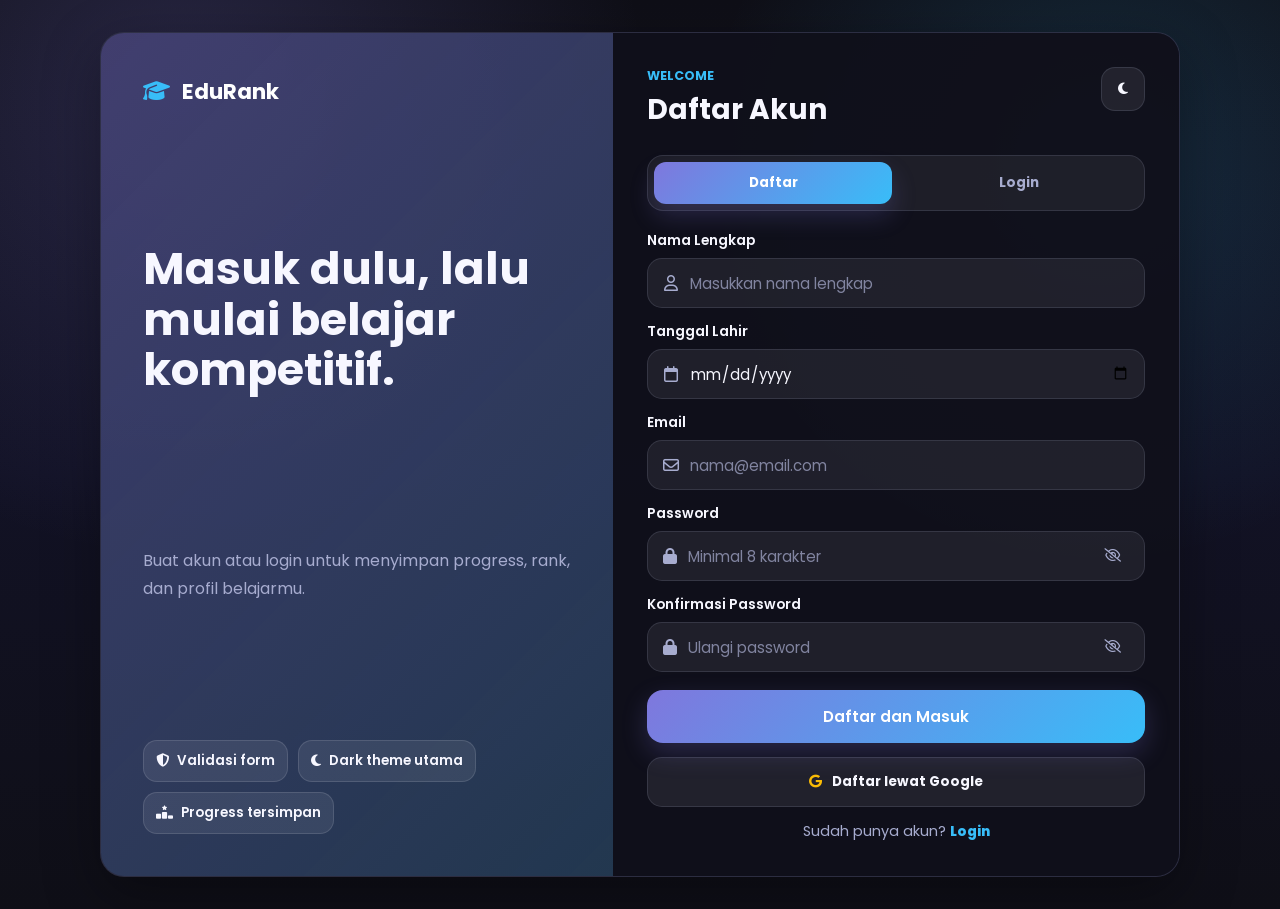
==== index.html @ 98c710bc "first commit" ====
<!DOCTYPE html>
<html lang="id">
<head>
  <meta charset="UTF-8" />
  <meta name="viewport" content="width=device-width, initial-scale=1.0" />

  <title>EduRank - Competitive Learning Platform</title>

  <link rel="stylesheet" href="style.css" />

  <!-- GOOGLE FONT -->
  <link
    href="https://fonts.googleapis.com/css2?family=Poppins:wght@300;400;500;600;700&display=swap"
    rel="stylesheet"
  />

  <!-- FONT AWESOME -->
  <link
    rel="stylesheet"
    href="https://cdnjs.cloudflare.com/ajax/libs/font-awesome/6.5.1/css/all.min.css"
  />
</head>

<body class="dark auth-locked">

  <!-- ========================= -->
  <!-- AUTH GATE -->
  <!-- ========================= -->

  <section class="auth-gate" id="authGate" aria-label="Login dan daftar EduRank">
    <div class="auth-shell">
      <div class="auth-brand-panel">
        <div class="auth-brand">
          <i class="fa-solid fa-graduation-cap"></i>
          <span>EduRank</span>
        </div>
        <h1>Masuk dulu, lalu mulai belajar kompetitif.</h1>
        <p>
          Buat akun atau login untuk menyimpan progress, rank, dan profil belajarmu.
        </p>
        <div class="auth-highlights">
          <span><i class="fa-solid fa-shield-halved"></i> Validasi form</span>
          <span><i class="fa-solid fa-moon"></i> Dark theme utama</span>
          <span><i class="fa-solid fa-ranking-star"></i> Progress tersimpan</span>
        </div>
      </div>

      <div class="auth-panel">
        <div class="auth-topbar">
          <div>
            <span class="auth-eyebrow">Welcome</span>
            <h2 id="authTitle">Daftar Akun</h2>
          </div>
          <button class="auth-theme-btn" type="button" onclick="toggleDarkMode()" aria-label="Ganti tema">
            <i class="fa-solid fa-moon" id="authThemeIcon"></i>
          </button>
        </div>

        <div class="auth-tabs" role="tablist" aria-label="Pilih daftar atau login">
          <button class="auth-tab active" id="registerTab" type="button" data-auth-tab="register">Daftar</button>
          <button class="auth-tab" id="loginTab" type="button" data-auth-tab="login">Login</button>
        </div>

        <form class="auth-form" id="registerForm" novalidate>
          <label class="auth-field">
            <span>Nama Lengkap</span>
            <div class="auth-input-wrap">
              <i class="fa-regular fa-user"></i>
              <input type="text" id="authFullName" autocomplete="name" placeholder="Masukkan nama lengkap" />
            </div>
            <small class="auth-warning" id="authFullNameWarning"></small>
          </label>

          <label class="auth-field">
            <span>Tanggal Lahir</span>
            <div class="auth-input-wrap">
              <i class="fa-regular fa-calendar"></i>
              <input type="date" id="authBirthDate" autocomplete="bday" />
            </div>
            <small class="auth-warning" id="authBirthDateWarning"></small>
          </label>

          <label class="auth-field">
            <span>Email</span>
            <div class="auth-input-wrap">
              <i class="fa-regular fa-envelope"></i>
              <input type="email" id="authRegisterEmail" autocomplete="email" placeholder="nama@email.com" />
            </div>
            <small class="auth-warning" id="authRegisterEmailWarning"></small>
          </label>

          <label class="auth-field">
            <span>Password</span>
            <div class="auth-input-wrap">
              <i class="fa-solid fa-lock"></i>
              <input type="password" id="authRegisterPassword" autocomplete="new-password" placeholder="Minimal 8 karakter" />
              <button class="auth-eye-btn" type="button" data-password-toggle="authRegisterPassword" aria-label="Tampilkan password">
                <i class="fa-regular fa-eye-slash"></i>
              </button>
            </div>
            <small class="auth-warning" id="authRegisterPasswordWarning"></small>
          </label>

          <label class="auth-field">
            <span>Konfirmasi Password</span>
            <div class="auth-input-wrap">
              <i class="fa-solid fa-lock"></i>
              <input type="password" id="authRegisterConfirm" autocomplete="new-password" placeholder="Ulangi password" />
              <button class="auth-eye-btn" type="button" data-password-toggle="authRegisterConfirm" aria-label="Tampilkan konfirmasi password">
                <i class="fa-regular fa-eye-slash"></i>
              </button>
            </div>
            <small class="auth-warning" id="authRegisterConfirmWarning"></small>
          </label>

          <button class="primary-btn auth-submit" type="submit">Daftar dan Masuk</button>
          <button class="auth-google-btn" type="button" data-google-auth>
            <i class="fa-brands fa-google"></i>
            Daftar lewat Google
          </button>
          <p class="auth-switch-text">Sudah punya akun? <button type="button" data-auth-switch="login">Login</button></p>
        </form>

        <form class="auth-form hidden" id="loginForm" novalidate>
          <label class="auth-field">
            <span>Email</span>
            <div class="auth-input-wrap">
              <i class="fa-regular fa-envelope"></i>
              <input type="email" id="authLoginEmail" autocomplete="email" placeholder="nama@email.com" />
            </div>
            <small class="auth-warning" id="authLoginEmailWarning"></small>
          </label>

          <label class="auth-field">
            <span>Password</span>
            <div class="auth-input-wrap">
              <i class="fa-solid fa-lock"></i>
              <input type="password" id="authLoginPassword" autocomplete="current-password" placeholder="Masukkan password" />
              <button class="auth-eye-btn" type="button" data-password-toggle="authLoginPassword" aria-label="Tampilkan password login">
                <i class="fa-regular fa-eye-slash"></i>
              </button>
            </div>
            <small class="auth-warning" id="authLoginPasswordWarning"></small>
          </label>

          <label class="auth-field">
            <span>Konfirmasi Password</span>
            <div class="auth-input-wrap">
              <i class="fa-solid fa-lock"></i>
              <input type="password" id="authLoginConfirm" autocomplete="current-password" placeholder="Ulangi password" />
              <button class="auth-eye-btn" type="button" data-password-toggle="authLoginConfirm" aria-label="Tampilkan konfirmasi password login">
                <i class="fa-regular fa-eye-slash"></i>
              </button>
            </div>
            <small class="auth-warning" id="authLoginConfirmWarning"></small>
          </label>

          <button class="primary-btn auth-submit" type="submit">Login</button>
          <button class="auth-google-btn" type="button" data-google-auth>
            <i class="fa-brands fa-google"></i>
            Login lewat Google
          </button>
          <p class="auth-switch-text">Belum punya akun? <button type="button" data-auth-switch="register">Daftar</button></p>
        </form>
      </div>
    </div>
  </section>

  <!-- ========================= -->
  <!-- LEARNING STYLE QUIZ -->
  <!-- ========================= -->

  <section class="learning-quiz hidden" id="learningQuiz" aria-label="Tes gaya belajar VAK">
    <div class="quiz-shell">
      <div class="quiz-header">
        <div class="quiz-brand">
          <i class="fa-solid fa-brain"></i>
          <span>Tes Gaya Belajar</span>
        </div>
        <button class="auth-theme-btn" type="button" onclick="toggleDarkMode()" aria-label="Ganti tema">
          <i class="fa-solid fa-moon" id="quizThemeIcon"></i>
        </button>
      </div>

      <div class="quiz-hero">
        <span class="auth-eyebrow">Visual - Auditori - Kinestetik</span>
        <h1>Temukan cara belajar yang paling cocok untukmu.</h1>
        <p>
          Pilih jawaban yang paling menggambarkan kebiasaanmu. Hasilnya akan disimpan ke profil belajar EduRank.
        </p>
      </div>

      <form class="vak-form" id="vakForm" novalidate>
        <div class="vak-question" data-question="q1">
          <div class="vak-question-title">
            <span>1</span>
            <h2>Saat mempelajari cara baru, Anda lebih suka...</h2>
          </div>
          <div class="vak-options">
            <label class="vak-option visual">
              <input type="radio" name="q1" value="visual" />
              <i class="fa-regular fa-image"></i>
              <span>Membaca instruksi atau melihat diagram</span>
            </label>
            <label class="vak-option auditory">
              <input type="radio" name="q1" value="auditory" />
              <i class="fa-solid fa-headphones-simple"></i>
              <span>Mendengarkan penjelasan orang lain</span>
            </label>
            <label class="vak-option kinesthetic">
              <input type="radio" name="q1" value="kinesthetic" />
              <i class="fa-solid fa-hand-pointer"></i>
              <span>Langsung mencoba atau mempraktikkannya</span>
            </label>
          </div>
        </div>

        <div class="vak-question" data-question="q2">
          <div class="vak-question-title">
            <span>2</span>
            <h2>Saat berkonsentrasi atau belajar, Anda biasanya...</h2>
          </div>
          <div class="vak-options">
            <label class="vak-option visual">
              <input type="radio" name="q2" value="visual" />
              <i class="fa-solid fa-book-open-reader"></i>
              <span>Suka suasana tenang dan fokus pada bacaan atau gambar</span>
            </label>
            <label class="vak-option auditory">
              <input type="radio" name="q2" value="auditory" />
              <i class="fa-solid fa-volume-high"></i>
              <span>Suka mendengarkan musik atau membaca keras-keras</span>
            </label>
            <label class="vak-option kinesthetic">
              <input type="radio" name="q2" value="kinesthetic" />
              <i class="fa-solid fa-pen-nib"></i>
              <span>Suka mencoret-coret, bergerak, atau berjalan-jalan</span>
            </label>
          </div>
        </div>

        <div class="vak-question" data-question="q3">
          <div class="vak-question-title">
            <span>3</span>
            <h2>Apa yang paling Anda ingat dari seseorang?</h2>
          </div>
          <div class="vak-options">
            <label class="vak-option visual">
              <input type="radio" name="q3" value="visual" />
              <i class="fa-regular fa-face-smile"></i>
              <span>Wajah atau gaya pakaiannya</span>
            </label>
            <label class="vak-option auditory">
              <input type="radio" name="q3" value="auditory" />
              <i class="fa-solid fa-microphone-lines"></i>
              <span>Nama, suara, atau cara bicaranya</span>
            </label>
            <label class="vak-option kinesthetic">
              <input type="radio" name="q3" value="kinesthetic" />
              <i class="fa-solid fa-heart"></i>
              <span>Perasaan atau kesan saat bersamanya</span>
            </label>
          </div>
        </div>

        <div class="vak-question" data-question="q4">
          <div class="vak-question-title">
            <span>4</span>
            <h2>Saat bingung, apa yang paling membantu?</h2>
          </div>
          <div class="vak-options">
            <label class="vak-option visual">
              <input type="radio" name="q4" value="visual" />
              <i class="fa-solid fa-diagram-project"></i>
              <span>Membuat peta konsep atau coretan visual</span>
            </label>
            <label class="vak-option auditory">
              <input type="radio" name="q4" value="auditory" />
              <i class="fa-regular fa-comments"></i>
              <span>Membicarakan masalah tersebut dengan teman</span>
            </label>
            <label class="vak-option kinesthetic">
              <input type="radio" name="q4" value="kinesthetic" />
              <i class="fa-solid fa-person-running"></i>
              <span>Menggerakkan tubuh atau mencoba langsung</span>
            </label>
          </div>
        </div>

        <div class="vak-question" data-question="q5">
          <div class="vak-question-title">
            <span>5</span>
            <h2>Ketika pergi ke tempat baru, Anda lebih suka...</h2>
          </div>
          <div class="vak-options">
            <label class="vak-option visual">
              <input type="radio" name="q5" value="visual" />
              <i class="fa-regular fa-map"></i>
              <span>Melihat peta</span>
            </label>
            <label class="vak-option auditory">
              <input type="radio" name="q5" value="auditory" />
              <i class="fa-solid fa-user-group"></i>
              <span>Bertanya arah pada orang</span>
            </label>
            <label class="vak-option kinesthetic">
              <input type="radio" name="q5" value="kinesthetic" />
              <i class="fa-solid fa-shoe-prints"></i>
              <span>Langsung berjalan dan merasakannya</span>
            </label>
          </div>
        </div>

        <div class="vak-result hidden" id="vakResult"></div>

        <div class="vak-actions">
          <button class="secondary-btn" type="button" id="vakResetBtn">Reset Jawaban</button>
          <button class="primary-btn" type="submit" id="vakSubmitBtn">Lihat Hasil</button>
          <button class="primary-btn hidden" type="button" id="vakContinueBtn">Lanjut ke Web</button>
        </div>
      </form>
    </div>
  </section>

  <!-- ========================= -->
  <!-- NAVBAR -->
  <!-- ========================= -->

  <header class="header">

    <nav class="navbar container">

      <!-- LOGO -->
      <div class="nav-logo">
        <i class="fa-solid fa-graduation-cap"></i>
        <span>EduRank</span>
      </div>

      <!-- MENU -->
      <div class="nav-menu" id="navMenu">

        <a href="#home" class="nav-link active-link">
          Home
        </a>

        <a href="#materi" class="nav-link">
          Materi
        </a>

        <a href="#ranked" class="nav-link">
          Ranked
        </a>

        <a href="leaderboard.html" class="nav-link">
          Leaderboard
        </a>

        <a href="feedback.html" class="nav-link">
          Feedback
        </a>

      </div>

      <!-- ACTION -->
      <div class="nav-actions">

        <!-- SEARCH -->
        <div class="nav-search dropdown-container">

          <i class="fa-solid fa-magnifying-glass"></i>

          <input
            type="text"
            placeholder="Cari materi..."
            id="searchInput"
          />
          
          <div class="dropdown-menu" id="searchDropdown">
            <a href="#" class="dropdown-item">Materi Matematika SMA</a>
            <a href="#" class="dropdown-item">Materi Fisika Kelas 10</a>
            <a href="#" class="dropdown-item">Latihan Soal UTBK</a>
          </div>

        </div>

        <!-- DARK MODE TOGGLE -->
        <button class="nav-icon-btn" id="darkModeBtn" onclick="toggleDarkMode()">
          <i class="fa-solid fa-moon" id="darkModeIcon"></i>
        </button>

        <!-- NOTIFICATION -->
        <div class="dropdown-container">
          <button class="nav-icon-btn" onclick="toggleDropdown('notifDropdown')">

            <i class="fa-solid fa-bell"></i>

            <span class="notif-dot"></span>

          </button>
          
          <div class="dropdown-menu" id="notifDropdown" style="right: 0; min-width: 250px;">
            <div class="dropdown-item"><strong>Admin</strong><br/>Selamat datang di EduRank!</div>
            <div class="dropdown-item"><strong>Sistem</strong><br/>Ada event ranked baru besok.</div>
          </div>
        </div>

        <!-- PROFILE -->
        <a href="profile.html" class="profile-btn" style="display:block;">

          <img
            src="https://i.pravatar.cc/100?img=12"
            alt="Profile"
            id="navProfileImg"
          />

        </a>

        <!-- HAMBURGER -->
        <button class="nav-icon-btn hamburger-btn" id="hamburgerBtn" onclick="toggleMobileMenu()">
          <i class="fa-solid fa-bars"></i>
        </button>

      </div>

    </nav>

  </header>

  <!-- ========================= -->
  <!-- MAIN -->
  <!-- ========================= -->

  <main>

    <!-- ========================= -->
    <!-- HERO -->
    <!-- ========================= -->

    <section class="hero" id="home">
      <div class="hero-bg-pattern"></div>

      <div class="container hero-container">

        <!-- LEFT -->
        <div class="hero-left">

          <div class="hero-badge">
            #1 Competitive Learning Platform
          </div>

          <h1>
            Belajar Jadi Lebih Seru
            Dengan Sistem Ranked
          </h1>

          <p>
            Tingkatkan kemampuan Matematika,
            Fisika, Bahasa Inggris, dan Informatika
            melalui battle realtime dan latihan interaktif.
          </p>

          <div class="hero-buttons">

            <button class="primary-btn" onclick="openGameModal('ranked')">
              Mulai Ranked
            </button>

            <button class="secondary-btn" onclick="openGameModal('custom')">
              Custom Mode
            </button>

          </div>

        </div>

        <!-- RIGHT -->
        <div class="hero-right">

          <div class="rank-card">

            <div class="rank-top">

              <h3 id="heroRankTitle">Matematika Rank</h3>

              <button class="tier-badge diamond-badge rank-clickable" id="heroRankBadge" type="button"><i class="fa-solid fa-medal"></i> Bronze (0 ELO)</button>

            </div>

            <div class="progress">

              <div class="progress-fill" id="heroRankProgress" style="width: 0%;"></div>

            </div>
            
            <p style="text-align: right; font-size: 0.85rem; font-weight: 600; color: var(--primary); margin-top: -20px; margin-bottom: 20px;" id="heroRankNext">0 ELO to Silver</p>

            <div class="subject-rank-tabs" id="subjectRankTabs"></div>

            <div class="rank-stats">

              <div>
                <h2>92%</h2>
                <p>Accuracy</p>
              </div>

              <div>
                <h2>125</h2>
                <p>Wins</p>
              </div>

              <div>
                <h2>18</h2>
                <p>Win Streak</p>
              </div>

            </div>

          </div>

        </div>

      </div>

    </section>

    <!-- ========================= -->
    <!-- BANK MATERI -->
    <!-- ========================= -->

    <section class="subjects" id="materi">

      <div class="container">

        <div class="section-title">

          <h2>Bank Materi</h2>

          <p>
            Pilih jenjang pendidikan untuk memulai pembelajaran.
          </p>

        </div>

        <div class="subject-grid">

          <!-- SD -->
          <div class="subject-card disabled-card">

            <div class="soon-badge">
              Coming Soon
            </div>

            <h3>SD</h3>

            <p>
              Materi SD sedang dikembangkan.
            </p>

          </div>

          <!-- SMP -->
          <div class="subject-card disabled-card">

            <div class="soon-badge">
              Coming Soon
            </div>

            <h3>SMP</h3>

            <p>
              Materi SMP sedang dikembangkan.
            </p>

          </div>

          <!-- SMA -->
          <a href="sma.html" class="subject-card-link" style="display:block; text-decoration:none;">
            <div class="subject-card">
              <div class="subject-icon math">
                <i class="fa-solid fa-school"></i>
              </div>
              <h3>SMA</h3>
              <p>
                Fokus utama competitive learning.
              </p>
            </div>
          </a>

        </div>

      </div>

    </section>
    
    <!-- ========================= -->
    <!-- RANKED -->
    <!-- ========================= -->

    <section class="ranked-section" id="ranked">

      <div class="container">

        <div class="section-title">

          <h2>Ranked Battle</h2>

          <p>
            Uji kemampuanmu melawan siswa lain secara realtime.
          </p>

        </div>

        <div class="ranked-grid">

          <!-- RANKED -->
          <a href="#" style="text-decoration: none; color: inherit;" onclick="openGameModal('ranked')">
            <div class="ranked-card">
              <div class="ranked-icon solo-icon">
                <i class="fa-solid fa-trophy"></i>
              </div>
              <h3>Ranked Match</h3>
              <p>
                Kumpulkan poin dan naikkan rank-mu ke puncak.
              </p>
            </div>
          </a>

          <!-- CLASSIC -->
          <a href="#" style="text-decoration: none; color: inherit;" onclick="openGameModal('classic')">
            <div class="ranked-card">
              <div class="ranked-icon team-icon">
                <i class="fa-solid fa-gamepad"></i>
              </div>
              <h3>Classic Match</h3>
              <p>
                Latihan kompetitif tanpa risiko turun rank.
              </p>
            </div>
          </a>

          <!-- CUSTOM MODE -->
          <a href="#" style="text-decoration: none; color: inherit;" onclick="openGameModal('custom')">
            <div class="ranked-card">
              <div class="ranked-icon friend-icon">
                <i class="fa-solid fa-users-gear"></i>
              </div>
              <h3>Custom Mode</h3>
              <p>
                Main bersama teman, tantang komputer, atau buat turnamen.
              </p>
            </div>
          </a>

        </div>

      </div>

    </section>

    <!-- Feedback moved to feedback.html -->

  </main>

  <!-- ========================= -->
  <!-- FOOTER -->
  <!-- ========================= -->

  <footer class="footer">

    <div class="container footer-content">

      <div class="footer-logo">

        <i class="fa-solid fa-graduation-cap"></i>

        <span>EduRank</span>

      </div>

      <p>
        © 2026 EduRank. All Rights Reserved.
      </p>

    </div>

  </footer>

  <!-- GAME MODAL -->
  <div class="modal-overlay" id="gameModalOverlay">
    <div class="game-modal">
        <div class="modal-header">
            <h3 id="modalTitle">Pilih Mode</h3>
            <button class="modal-close" onclick="closeGameModal()"><i class="fa-solid fa-xmark"></i></button>
        </div>
        <div class="modal-options" id="modalOptions">
            <!-- Options injected by JS -->
        </div>
    </div>
  </div>

  <!-- JS -->
  <script src="interaksi.js"></script>

</body>
</html>
---- style.css ----
/* ========================= */
/* GOOGLE FONT */
/* ========================= */

@import url('https://fonts.googleapis.com/css2?family=Poppins:wght@300;400;500;600;700&display=swap');

/* ========================= */
/* ROOT */
/* ========================= */

:root{
    --bg:#0f0f17;
    --surface:#16162a;
    --surface-2:#20203a;
    --surface-glass:rgba(22,22,42,0.74);

    --primary:#7F77DD;
    --primary-hover:#9b94ff;
    --primary-soft:rgba(127,119,221,0.16);
    --accent:#38bdf8;
    --gradient-main:linear-gradient(135deg,#7F77DD 0%,#38bdf8 100%);
    --gradient-strong:linear-gradient(135deg,#7F77DD 0%,#5b8cff 48%,#22d3ee 100%);

    --text:#f7f7ff;
    --text-light:#a7accf;

    --border:rgba(167,172,207,0.16);

    --success:#10b981;
    --warning:#f59e0b;

    --shadow:
    0 18px 55px rgba(0,0,0,0.34);

    --shadow-hover:
    0 24px 70px rgba(43,78,255,0.24);

    --radius:22px;
    --radius-sm:16px;
}

/* ========================= */
/* RESET */
/* ========================= */

*{
    margin:0;
    padding:0;
    box-sizing:border-box;

    font-family:
    'Poppins',
    sans-serif;

    scroll-behavior:smooth;
}

body{
    background:var(--bg);
    color:var(--text);
    overflow-x:hidden;
    background-image:
    radial-gradient(circle at 14% 10%, rgba(127,119,221,0.22), transparent 34%),
    radial-gradient(circle at 86% 18%, rgba(56,189,248,0.16), transparent 30%),
    linear-gradient(180deg,#0f0f17 0%,#121225 52%,#0f0f17 100%);
}

body.light{
    background-image:none;
}

a{
    text-decoration:none;
}

img{
    width:100%;
    display:block;
}

button,
input,
textarea{
    border:none;
    outline:none;
}

/* ========================= */
/* GLOBAL */
/* ========================= */

.container{
    width:100%;
    max-width:1200px;
    margin:auto;
}

section{
    padding:90px 6%;
}

.section-title{
    text-align:center;
    margin-bottom:60px;
}

.section-title h2{
    font-size:2.5rem;
    margin-bottom:14px;
}

.section-title p{
    color:var(--text-light);
    max-width:700px;
    margin:auto;
    line-height:1.7;
}

.primary-btn,
.secondary-btn{
    padding:15px 26px;
    border-radius:16px;

    font-size:0.95rem;
    font-weight:600;

    cursor:pointer;

    transition:0.25s ease;
}

.primary-btn{
    background:var(--primary);
    color:white;
}

.primary-btn:hover{
    background:var(--primary-hover);
    transform:translateY(-2px);
}

.secondary-btn{
    background:white;
    color:var(--primary);

    border:
    1px solid var(--primary);
}

.secondary-btn:hover{
    background:#eff6ff;
}

/* ========================= */
/* HEADER */
/* ========================= */

.header{
    position:sticky;
    top:0;
    z-index:1000;

    backdrop-filter:blur(14px);

    background:
    var(--surface-glass);

    border-bottom:
    1px solid var(--border);
}

/* ========================= */
/* NAVBAR */
/* ========================= */

.navbar{
    display:flex;
    justify-content:space-between;
    align-items:center;

    padding:18px 0;
}

.nav-logo{
    display:flex;
    align-items:center;
    gap:12px;

    font-size:1.5rem;
    font-weight:700;

    color:var(--primary);
}

.nav-logo i{
    font-size:1.6rem;
}

.nav-menu{
    display:flex;
    align-items:center;
    gap:10px;
}

.nav-link{
    padding:12px 18px;

    border-radius:14px;

    color:var(--text-light);

    font-weight:500;

    transition:0.25s ease;
}

.nav-link:hover{
    background:#eff6ff;
    color:var(--primary);
}

.active-link{
    background:var(--primary);
    color:white;
}

.nav-actions{
    display:flex;
    align-items:center;
    gap:14px;
}

/* ========================= */
/* SEARCH */
/* ========================= */

.nav-search{
    display:flex;
    align-items:center;
    gap:10px;

    padding:12px 16px;

    background:var(--surface-glass);

    border:
    1px solid var(--border);

    border-radius:16px;

    min-width:240px;
}

.nav-search i{
    color:var(--text-light);
}

.nav-search input{
    width:100%;

    background:none;

    font-size:0.95rem;
    color:var(--text);
}

.nav-search input::placeholder{
    color:#94a3b8;
}

/* ========================= */
/* ICON BUTTON */
/* ========================= */

.nav-icon-btn{
    width:48px;
    height:48px;

    border-radius:16px;

    background:var(--surface-glass);

    border:
    1px solid var(--border);

    position:relative;

    cursor:pointer;

    transition:0.25s ease;
}

.nav-icon-btn:hover{
    transform:translateY(-2px);
    box-shadow:var(--shadow);
}

.nav-icon-btn i{
    color:var(--text);
    font-size:1rem;
}

.notif-dot{
    width:10px;
    height:10px;

    border-radius:50%;

    background:#ef4444;

    position:absolute;
    top:12px;
    right:12px;
}

/* ========================= */
/* PROFILE BUTTON */
/* ========================= */

.profile-btn{
    width:48px;
    height:48px;

    border-radius:50%;

    overflow:hidden;

    border:
    2px solid rgba(255,255,255,0.22);

    cursor:pointer;

    box-shadow:var(--shadow);
}

/* ========================= */
/* HERO */
/* ========================= */

.hero{
    min-height:92vh;

    display:flex;
    align-items:center;
}

.hero-container{
    display:grid;

    grid-template-columns:
    repeat(2,1fr);

    gap:70px;

    align-items:center;
}

.hero-badge{
    display:inline-block;

    padding:10px 18px;

    border-radius:999px;

    background:#dbeafe;

    color:var(--primary);

    font-size:0.9rem;
    font-weight:600;

    margin-bottom:24px;
}

.hero-left h1{
    font-size:3.5rem;
    line-height:1.15;

    margin-bottom:24px;
}

.hero-left p{
    color:var(--text-light);

    line-height:1.8;

    margin-bottom:34px;

    max-width:600px;
}

.hero-buttons{
    display:flex;
    gap:18px;
}

/* ========================= */
/* RANK CARD */
/* ========================= */

.rank-card{
    background:var(--surface-glass);

    padding:34px;

    border-radius:var(--radius);

    border:
    1px solid var(--border);

    box-shadow:var(--shadow);
}

.rank-top{
    display:flex;
    justify-content:space-between;
    align-items:center;

    margin-bottom:24px;
}

.rank-top span{
    padding:8px 14px;

    border-radius:999px;

    background:var(--primary-soft);

    color:var(--primary);

    font-weight:600;
    font-size:0.85rem;
}

.progress{
    width:100%;
    height:14px;

    border-radius:999px;

    background:rgba(255,255,255,0.1);

    overflow:hidden;

    margin-bottom:30px;
}

.progress-fill{
    width:92%;
    height:100%;

    background:var(--gradient-strong);
}

.rank-stats{
    display:grid;

    grid-template-columns:
    repeat(3,1fr);

    gap:20px;

    text-align:center;
}

.rank-stats h2{
    margin-bottom:6px;
}

.rank-stats p{
    color:var(--text-light);
    font-size:0.9rem;
}

/* ========================= */
/* SUBJECT */
/* ========================= */

.subject-grid,
.ranked-grid{
    display:grid;

    grid-template-columns:
    repeat(auto-fit,minmax(270px,1fr));

    gap:28px;
}

.subject-card-link{
    color:inherit;
}

.subject-card,
.ranked-card{
    background:var(--surface-glass);

    padding:34px;

    border-radius:var(--radius);

    border:
    1px solid var(--border);

    box-shadow:var(--shadow);

    transition:0.3s ease;

    position:relative;

    overflow:hidden;
}

.subject-card:hover,
.ranked-card:hover{
    transform:translateY(-6px);
    box-shadow:var(--shadow-hover);
}

.subject-icon,
.ranked-icon{
    width:70px;
    height:70px;

    border-radius:20px;

    display:flex;
    justify-content:center;
    align-items:center;

    color:white;

    font-size:1.6rem;

    margin-bottom:24px;
}

.math{
    background:#2563eb;
}

.physics{
    background:#8b5cf6;
}

.english{
    background:#ec4899;
}

.info{
    background:#14b8a6;
}

.subject-card h3,
.ranked-card h3{
    margin-bottom:12px;
    font-size:1.3rem;
}

.subject-card p,
.ranked-card p{
    color:var(--text-light);
    line-height:1.7;
}

/* ========================= */
/* COMING SOON */
/* ========================= */

.disabled-card{
    opacity:0.85;
    cursor:not-allowed;
}

.soon-badge{
    position:absolute;
    top:18px;
    right:18px;

    background:#fef3c7;

    color:#b45309;

    padding:8px 12px;

    border-radius:999px;

    font-size:0.75rem;
    font-weight:600;
}

/* ========================= */
/* FEEDBACK */
/* ========================= */

.feedback-wrapper{
    display:grid;

    grid-template-columns:
    1fr 1.1fr;

    gap:34px;
}

.feedback-info,
.feedback-form{
    background:var(--surface-glass);

    padding:36px;

    border-radius:var(--radius);

    border:
    1px solid var(--border);

    box-shadow:var(--shadow);
}

.feedback-info h3{
    margin-bottom:16px;
    font-size:1.5rem;
}

.feedback-info p{
    color:var(--text-light);

    line-height:1.8;

    margin-bottom:30px;
}

.contact-item{
    display:flex;
    align-items:center;
    gap:14px;

    margin-bottom:18px;

    font-weight:500;
}

.contact-item i{
    width:42px;
    height:42px;

    border-radius:14px;

    display:flex;
    justify-content:center;
    align-items:center;

    background:var(--primary-soft);

    color:var(--primary);
}

.feedback-form{
    display:flex;
    flex-direction:column;
    gap:22px;
}

.form-group{
    display:flex;
    flex-direction:column;
    gap:10px;
}

.form-group label{
    font-size:0.95rem;
    font-weight:600;
}

.form-group input,
.form-group textarea,
select{
    padding:16px 18px;

    border-radius:16px;

    border:
    1px solid var(--border);

    background:var(--surface-2);
    color:var(--text);

    resize:none;

    transition:0.25s ease;
}

.form-group input:focus,
.form-group textarea:focus,
select:focus{
    border-color:var(--primary);

    background:var(--surface);

    box-shadow:
    0 0 0 4px rgba(37,99,235,0.08);
}

/* ========================= */
/* FOOTER */
/* ========================= */

.footer{
    background:var(--surface-glass);

    border-top:
    1px solid var(--border);

    padding:30px 6%;
}

.footer-content{
    display:flex;
    justify-content:space-between;
    align-items:center;
}

.footer-logo{
    display:flex;
    align-items:center;
    gap:10px;

    font-size:1.3rem;
    font-weight:700;

    color:var(--primary);
}

.footer p{
    color:var(--text-light);
}

/* ========================= */
/* RESPONSIVE */
/* ========================= */

@media(max-width:1100px){

    .hero-container{
        grid-template-columns:1fr;
    }

    .hero{
        padding-top:40px;
    }

    .hero-left{
        text-align:center;
    }

    .hero-left p{
        margin:auto auto 34px;
    }

    .hero-buttons{
        justify-content:center;
    }

    .feedback-wrapper{
        grid-template-columns:1fr;
    }
}

@media(max-width:900px){

    .navbar{
        flex-direction:column;
        gap:20px;
    }

    .nav-menu{
        flex-wrap:wrap;
        justify-content:center;
    }

    .nav-actions{
        width:100%;
        justify-content:center;
    }

    .nav-search{
        width:100%;
    }
}

@media(max-width:768px){

    section{
        padding:70px 5%;
    }

    .hero-left h1{
        font-size:2.6rem;
    }

    .hero-buttons{
        flex-direction:column;
    }

    .primary-btn,
    .secondary-btn{
        width:100%;
    }

    .rank-stats{
        grid-template-columns:1fr;
    }

    .footer-content{
        flex-direction:column;
        gap:14px;
        text-align:center;
    }
}

@media(max-width:500px){

    .hero-left h1{
        font-size:2.1rem;
    }

    .section-title h2{
        font-size:2rem;
    }

    .nav-menu{
        width:100%;
        overflow-x:auto;
    }

    .nav-link{
        white-space:nowrap;
    }

    .subject-card,
    .ranked-card,
    .feedback-info,
    .feedback-form,
    .rank-card{
        padding:26px;
    }
}

/* ========================= */
/* SMA PAGE */
/* ========================= */

.sma-page{
    padding-top:40px;
}

.back-btn{
    margin-bottom:40px;

    display:flex;
    align-items:center;
    gap:10px;
}

.fade-in{
    animation:fadeIn 0.4s ease;
}

@keyframes fadeIn{

    from{
        opacity:0;
        transform:translateY(20px);
    }

    to{
        opacity:1;
        transform:translateY(0);
    }

}

/* ========================= */
/* RANKED ICON */
/* ========================= */

.ranked-icon{
    width:72px;
    height:72px;

    border-radius:22px;

    display:flex;
    justify-content:center;
    align-items:center;

    margin-bottom:24px;

    font-size:1.7rem;

    color:white;

    position:relative;

    overflow:hidden;
}

/* SOLO */

.solo-icon{
    background:
    linear-gradient(
        135deg,
        #2563eb,
        #60a5fa
    );
}

/* TEAM */

.team-icon{
    background:
    linear-gradient(
        135deg,
        #8b5cf6,
        #c084fc
    );
}

/* FRIEND */

.friend-icon{
    background:
    linear-gradient(
        135deg,
        #14b8a6,
        #2dd4bf
    );
}

/* EFFECT */

.ranked-card:hover .ranked-icon{

    transform:
    scale(1.08)
    rotate(-4deg);

    transition:0.3s ease;
}

/* ========================= */
/* FIX RANKED CARD SIZE */
/* ========================= */

.ranked-grid{
    align-items: stretch;
}

.ranked-grid a{
    display:flex;
}

.ranked-card{
    width:100%;
    height:100%;

    display:flex;
    flex-direction:column;
    justify-content:flex-start;
}

.ranked-card p{
    min-height:48px;
}

/* ========================= */
/* DARK MODE */
/* ========================= */

body, .header, .nav-search, .nav-search input, .nav-icon-btn, .rank-card, .subject-card, .ranked-card, .feedback-info, .feedback-form, .footer, .dropdown-menu, .panel, .stat-box, .secondary-btn, .nav-link, .dropdown-item {
    transition: background-color 0.3s ease, color 0.3s ease, border-color 0.3s ease, box-shadow 0.3s ease;
}

body.dark {
    --bg:#0f0f17;
    --surface:#16162a;
    --surface-2:#20203a;
    --surface-glass:rgba(22,22,42,0.74);
    --primary:#7F77DD;
    --primary-hover:#9b94ff;
    --primary-soft:rgba(127,119,221,0.16);
    --accent:#38bdf8;
    --gradient-main:linear-gradient(135deg,#7F77DD 0%,#38bdf8 100%);
    --gradient-strong:linear-gradient(135deg,#7F77DD 0%,#5b8cff 48%,#22d3ee 100%);
    --text:#f7f7ff;
    --text-light:#a7accf;
    --border:rgba(167,172,207,0.16);
    --shadow:0 18px 55px rgba(0,0,0,0.34);
    --shadow-hover:0 24px 70px rgba(43,78,255,0.24);
}

body.dark .header {
    background: var(--surface-glass);
}

body.dark .nav-search,
body.dark .nav-icon-btn,
body.dark .rank-card,
body.dark .subject-card,
body.dark .ranked-card,
body.dark .feedback-info,
body.dark .feedback-form,
body.dark .footer,
body.dark .dropdown-menu {
    background: var(--surface);
    border-color: var(--border);
    color: var(--text);
}

body.dark .nav-search input {
    color: var(--text);
}

body.dark .secondary-btn {
    background: transparent;
    color: var(--text);
    border-color: var(--text);
}

body.dark .secondary-btn:hover {
    background: var(--border);
}

body.dark .nav-link:hover {
    background: var(--border);
    color: var(--text);
}

body.dark .dropdown-item:hover {
    background: var(--border);
}

/* ========================= */
/* DROPDOWN & HAMBURGER */
/* ========================= */

.dropdown-container {
    position: relative;
}

.dropdown-menu {
    position: absolute;
    top: calc(100% + 10px);
    right: 0;
    background: white;
    border: 1px solid var(--border);
    border-radius: 12px;
    padding: 8px 0;
    box-shadow: var(--shadow);
    min-width: 200px;
    z-index: 100;
    opacity: 0;
    visibility: hidden;
    transform: translateY(10px);
    transition: 0.3s ease;
}

.dropdown-menu.show {
    opacity: 1;
    visibility: visible;
    transform: translateY(0);
}

.dropdown-item {
    display: block;
    padding: 10px 20px;
    color: var(--text);
    font-size: 0.9rem;
    transition: 0.2s ease;
    text-decoration: none;
}

.dropdown-item:hover {
    background: #eff6ff;
    color: var(--primary);
}

.hamburger-btn {
    display: none;
}

@media(max-width: 900px) {
    .hamburger-btn {
        display: flex;
        justify-content: center;
        align-items: center;
    }

    .nav-menu {
        display: none;
        flex-direction: column;
        width: 100%;
        position: absolute;
        top: 100%;
        left: 0;
        background: var(--surface);
        padding: 20px;
        box-shadow: var(--shadow);
        border-bottom: 1px solid var(--border);
        z-index: 99;
    }

    .nav-menu.show {
        display: flex;
    }
}

/* ========================= */
/* BADGES */
/* ========================= */

.tier-badge {
    padding: 8px 14px;
    border-radius: 999px;
    font-weight: 600;
    font-size: 0.85rem;
    display: inline-flex;
    align-items: center;
    gap: 6px;
}

.diamond-badge {
    background: linear-gradient(135deg, #38bdf8, #818cf8);
    color: white;
    box-shadow: 0 4px 15px rgba(56, 189, 248, 0.4);
}

/* ========================= */
/* MODERN GAMING UI UPGRADE */
/* ========================= */

.header,
.nav-search,
.nav-icon-btn,
.rank-card,
.subject-card,
.ranked-card,
.feedback-info,
.feedback-form,
.footer,
.dropdown-menu,
.leaderboard-container,
.result-card,
.question-card,
.panel,
.stat-box{
    backdrop-filter:blur(18px);
    -webkit-backdrop-filter:blur(18px);
}

.rank-card,
.subject-card,
.ranked-card,
.feedback-info,
.feedback-form,
.leaderboard-container,
.result-card,
.question-card,
.panel{
    box-shadow:var(--shadow), 0 0 0 1px rgba(127,119,221,0.08), 0 0 38px rgba(127,119,221,0.10);
}

.rank-card:hover,
.subject-card:hover,
.ranked-card:hover,
.modal-option-btn:hover,
.custom-mode-card:hover,
.difficulty-card:hover,
.tournament-card:hover{
    box-shadow:var(--shadow-hover), 0 0 34px rgba(127,119,221,0.24);
}

.primary-btn,
.active-link{
    background:var(--gradient-main);
    box-shadow:0 10px 26px rgba(127,119,221,0.24);
}

.secondary-btn{
    background:rgba(255,255,255,0.04);
    color:var(--text);
    border:1px solid var(--border);
}

.secondary-btn:hover,
.nav-link:hover,
.dropdown-item:hover{
    background:var(--primary-soft);
    color:var(--text);
}

.hero{
    position:relative;
    overflow:hidden;
}

.hero::before{
    content:"";
    position:absolute;
    inset:8% auto auto 50%;
    width:min(520px,70vw);
    aspect-ratio:1;
    background:radial-gradient(circle,rgba(127,119,221,0.28),transparent 62%);
    filter:blur(10px);
    pointer-events:none;
    animation:floatingGlow 7s ease-in-out infinite;
}

.hero-badge{
    background:rgba(127,119,221,0.13);
    border:1px solid rgba(127,119,221,0.26);
    color:#d8d5ff;
}

body.light .hero-badge{
    color:var(--primary);
}

.rank-card,
.ranked-card,
.subject-card{
    transform:translateZ(0);
}

.ranked-card::before,
.subject-card::before,
.rank-card::before{
    content:"";
    position:absolute;
    inset:0;
    background:linear-gradient(135deg,rgba(127,119,221,0.14),transparent 38%,rgba(56,189,248,0.08));
    opacity:0;
    transition:0.3s ease;
    pointer-events:none;
}

.ranked-card:hover::before,
.subject-card:hover::before,
.rank-card:hover::before{
    opacity:1;
}

.dropdown-menu{
    background:rgba(22,22,42,0.94);
    border-color:rgba(127,119,221,0.22);
}

body.light .dropdown-menu{
    background:white;
}

select,
.leaderboard-filter{
    appearance:none;
    background-color:rgba(15,15,23,0.78);
    color:var(--text);
    border:1px solid rgba(127,119,221,0.28);
    box-shadow:0 8px 24px rgba(0,0,0,0.18);
    transition:0.25s ease;
}

select:hover,
.leaderboard-filter:hover{
    border-color:var(--primary);
    box-shadow:0 0 0 4px rgba(127,119,221,0.12), 0 12px 30px rgba(0,0,0,0.2);
}

select option{
    background:#16162a;
    color:#f7f7ff;
}

#profGender,
.form-group input,
.form-group textarea,
.room-input{
    background:var(--surface-2) !important;
    color:var(--text) !important;
}

.form-group input::placeholder,
.form-group textarea::placeholder,
.room-input::placeholder{
    color:rgba(167,172,207,0.7);
}

body.light select option{
    background:#ffffff;
    color:#0f172a;
}

.modal-overlay,
.custom-alert-overlay{
    position:fixed;
    inset:0;
    display:flex;
    align-items:center;
    justify-content:center;
    padding:24px;
    background:rgba(4,4,11,0.68);
    backdrop-filter:blur(16px);
    -webkit-backdrop-filter:blur(16px);
    opacity:0;
    visibility:hidden;
    z-index:5000;
    transition:opacity 0.25s ease, visibility 0.25s ease;
}

.modal-overlay.show,
.custom-alert-overlay.show{
    opacity:1;
    visibility:visible;
}

.game-modal,
.custom-alert-box{
    width:min(760px,100%);
    max-height:88vh;
    overflow:auto;
    background:linear-gradient(180deg,rgba(32,32,58,0.97),rgba(18,18,34,0.97));
    border:1px solid rgba(127,119,221,0.26);
    border-radius:24px;
    box-shadow:0 30px 90px rgba(0,0,0,0.48), 0 0 46px rgba(127,119,221,0.18);
    padding:26px;
    transform:translateY(16px) scale(0.96);
    transition:0.25s ease;
}

.custom-alert-box{
    width:min(420px,100%);
    text-align:center;
}

.modal-overlay.show .game-modal,
.custom-alert-overlay.show .custom-alert-box{
    transform:translateY(0) scale(1);
}

.modal-header{
    display:flex;
    align-items:center;
    justify-content:space-between;
    gap:18px;
    margin-bottom:22px;
}

.modal-header h3{
    font-size:1.35rem;
}

.modal-close{
    width:42px;
    height:42px;
    border-radius:14px;
    background:rgba(255,255,255,0.07);
    color:var(--text);
    cursor:pointer;
    transition:0.2s ease;
}

.modal-close:hover{
    background:rgba(239,68,68,0.16);
    color:#fca5a5;
}

.modal-options{
    display:grid;
    gap:14px;
}

.modal-option-btn,
.custom-mode-card,
.difficulty-card,
.room-card,
.tournament-card{
    width:100%;
    text-align:left;
    border:1px solid rgba(127,119,221,0.2);
    border-radius:20px;
    background:rgba(255,255,255,0.055);
    color:var(--text);
    padding:18px;
    cursor:pointer;
    transition:0.25s ease;
}

.modal-option-btn{
    display:flex;
    align-items:center;
    gap:14px;
    font-size:1rem;
    font-weight:700;
}

.modal-option-btn i,
.custom-mode-icon{
    width:46px;
    height:46px;
    border-radius:16px;
    display:inline-flex;
    align-items:center;
    justify-content:center;
    background:var(--gradient-main);
    color:white;
}

.modal-option-btn:hover,
.custom-mode-card:hover,
.difficulty-card:hover,
.room-card:hover,
.tournament-card:hover{
    transform:translateY(-3px);
    border-color:rgba(127,119,221,0.52);
    background:rgba(127,119,221,0.14);
}

.custom-mode-grid,
.difficulty-grid,
.tournament-grid{
    display:grid;
    grid-template-columns:repeat(auto-fit,minmax(190px,1fr));
    gap:14px;
}

.custom-mode-card h4,
.difficulty-card h4,
.room-card h4,
.tournament-card h4{
    margin:10px 0 6px;
}

.custom-mode-card p,
.difficulty-card p,
.room-card p,
.tournament-card p,
.room-code-pill,
.tournament-meta{
    color:var(--text-light);
    font-size:0.86rem;
    line-height:1.55;
}

.room-actions{
    display:grid;
    grid-template-columns:1fr 1fr;
    gap:12px;
    margin-top:16px;
}

.room-input{
    width:100%;
    padding:14px 16px;
    border-radius:14px;
    border:1px solid var(--border);
    background:rgba(15,15,23,0.72);
    color:var(--text);
}

.room-code-pill{
    display:flex;
    justify-content:space-between;
    align-items:center;
    gap:10px;
    margin-top:12px;
    padding:12px 14px;
    border-radius:14px;
    background:rgba(127,119,221,0.13);
    border:1px solid rgba(127,119,221,0.2);
}

.tournament-meta{
    display:flex;
    flex-wrap:wrap;
    gap:9px;
    margin-top:12px;
}

.tournament-meta span{
    padding:6px 9px;
    border-radius:999px;
    background:rgba(255,255,255,0.07);
}

.custom-alert-icon{
    font-size:2.4rem;
    margin-bottom:14px;
}

.custom-alert-msg{
    color:var(--text);
    line-height:1.65;
    margin-bottom:20px;
}

.custom-alert-actions{
    display:flex;
    gap:12px;
}

.rank-bronze{background:linear-gradient(135deg,#b77946,#f5b66d);color:white;}
.rank-silver{background:linear-gradient(135deg,#94a3b8,#e2e8f0);color:#111827;}
.rank-gold{background:linear-gradient(135deg,#f59e0b,#fde68a);color:#111827;}
.rank-epic{background:linear-gradient(135deg,#7F77DD,#c084fc);color:white;}
.rank-heroic{background:linear-gradient(135deg,#06b6d4,#7F77DD);color:white;}
.rank-master{background:linear-gradient(135deg,#ef4444,#f59e0b);color:white;}
.rank-grandmaster{background:linear-gradient(135deg,#f43f5e,#8b5cf6);color:white;}
.rank-profesor{background:linear-gradient(135deg,#22c55e,#38bdf8);color:white;}

/* ========================= */
/* RANK, PROFILE, ANIMATION SYSTEM */
/* ========================= */

.theme-toggle-btn{
    width:auto;
    min-width:96px;
    padding:0 14px;
    display:inline-flex;
    align-items:center;
    justify-content:center;
    gap:8px;
    color:var(--text);
    background:linear-gradient(135deg,rgba(127,119,221,0.18),rgba(56,189,248,0.10));
    border-color:rgba(127,119,221,0.36);
    overflow:hidden;
}

.theme-toggle-btn::before{
    content:"";
    width:22px;
    height:22px;
    border-radius:999px;
    position:absolute;
    left:10px;
    background:rgba(255,255,255,0.12);
    opacity:0;
    transition:0.25s ease;
}

.theme-toggle-btn:hover,
.theme-toggle-btn:focus-visible{
    color:#fff;
    border-color:var(--primary);
    box-shadow:0 0 0 4px rgba(127,119,221,0.14), 0 12px 30px rgba(127,119,221,0.24);
}

body.light .theme-toggle-btn{
    color:#0f172a;
    background:linear-gradient(135deg,#ffffff,#eff6ff);
}

.theme-toggle-label{
    font-size:0.82rem;
    font-weight:700;
    line-height:1;
}

.rank-clickable,
.tier-badge{
    border:0;
    cursor:pointer;
    transition:0.25s ease;
}

.rank-clickable:hover{
    transform:translateY(-2px) scale(1.02);
    filter:saturate(1.15);
}

.subject-rank-tabs{
    display:grid;
    grid-template-columns:repeat(2,1fr);
    gap:10px;
    margin-top:20px;
}

.subject-rank-tab{
    min-height:72px;
    padding:12px;
    border-radius:16px;
    border:1px solid var(--border);
    background:rgba(255,255,255,0.045);
    color:var(--text);
    display:grid;
    gap:4px;
    text-align:left;
    cursor:pointer;
    transition:0.25s ease;
}

.subject-rank-tab i{
    color:var(--primary);
}

.subject-rank-tab span{
    font-size:0.75rem;
    color:var(--text-light);
}

.subject-rank-tab strong{
    font-size:0.88rem;
}

.subject-rank-tab.active,
.subject-rank-tab:hover{
    border-color:rgba(127,119,221,0.55);
    background:rgba(127,119,221,0.16);
    transform:translateY(-2px);
}

.rank-progress-animate{
    transition:width 0.75s cubic-bezier(.2,.8,.2,1);
}

.rank-pulse{
    animation:rankPulse 0.7s ease;
}

.rank-info-modal{
    width:min(480px,100%);
}

.rank-info-modal h3{
    margin:8px 0;
}

.rank-info-modal p{
    color:var(--text-light);
    line-height:1.65;
}

.rank-info-badge{
    width:86px;
    height:86px;
    margin:0 auto 14px;
    border-radius:28px;
    display:flex;
    align-items:center;
    justify-content:center;
    font-size:2.1rem;
    box-shadow:0 0 34px rgba(127,119,221,0.28);
    animation:badgeFloat 3s ease-in-out infinite;
}

.rank-info-stats{
    display:grid;
    grid-template-columns:1fr 1fr;
    gap:12px;
    margin:18px 0;
}

.rank-info-stats div,
.rank-info-reward{
    padding:14px;
    border-radius:16px;
    background:rgba(255,255,255,0.055);
    border:1px solid var(--border);
}

.rank-info-stats span{
    display:block;
    color:var(--text-light);
    font-size:0.8rem;
    margin-bottom:4px;
}

.rank-info-stats strong{
    color:var(--text);
}

.rank-info-progress{
    width:100%;
    height:12px;
    overflow:hidden;
    border-radius:999px;
    background:rgba(255,255,255,0.08);
    border:1px solid rgba(255,255,255,0.08);
}

.rank-info-progress-fill{
    height:100%;
    border-radius:inherit;
    background:var(--gradient-strong);
    box-shadow:0 0 18px rgba(127,119,221,0.5);
    animation:progressGlow 1.2s ease both;
}

.rank-info-reward{
    display:flex;
    align-items:center;
    justify-content:center;
    gap:10px;
    margin:14px 0 20px;
    color:var(--text);
}

.profile-dashboard-section{
    padding-top:48px;
}

.profile-hero,
.profile-card{
    background:var(--surface-glass);
    border:1px solid rgba(127,119,221,0.18);
    border-radius:26px;
    box-shadow:var(--shadow), 0 0 36px rgba(127,119,221,0.12);
    backdrop-filter:blur(18px);
}

.profile-hero{
    padding:28px;
    display:flex;
    align-items:center;
    justify-content:space-between;
    gap:24px;
    margin-bottom:24px;
}

.profile-hero-left{
    display:flex;
    align-items:center;
    gap:22px;
}

.profile-avatar-wrap{
    position:relative;
    width:138px;
    height:138px;
    flex:0 0 auto;
}

.profile-avatar-wrap img,
.edit-avatar-row img{
    width:100%;
    height:100%;
    border-radius:32px;
    object-fit:cover;
    border:2px solid rgba(127,119,221,0.55);
    box-shadow:0 0 32px rgba(127,119,221,0.22);
}

.profile-level-chip{
    position:absolute;
    right:-8px;
    bottom:10px;
    padding:7px 11px;
    border-radius:999px;
    background:var(--gradient-main);
    color:#fff;
    font-size:0.78rem;
    font-weight:800;
}

.profile-kicker{
    color:var(--primary);
    font-weight:700;
    font-size:0.82rem;
}

.profile-hero h1{
    font-size:2.2rem;
    margin:4px 0;
}

.profile-hero p{
    color:var(--text-light);
}

.profile-bio{
    max-width:620px;
    margin-top:10px;
    line-height:1.65;
}

.profile-meta-row{
    display:flex;
    flex-wrap:wrap;
    gap:10px;
    margin-top:14px;
}

.profile-meta-row > span{
    padding:8px 11px;
    border-radius:999px;
    background:rgba(255,255,255,0.06);
    color:var(--text);
    font-size:0.82rem;
}

.profile-grid{
    display:grid;
    grid-template-columns:1.4fr repeat(3,1fr);
    gap:18px;
    margin-bottom:18px;
}

.profile-content-grid{
    display:grid;
    grid-template-columns:1.25fr 0.75fr;
    gap:18px;
}

.profile-card{
    padding:22px;
}

.profile-card-head{
    display:flex;
    align-items:center;
    justify-content:space-between;
    gap:16px;
    margin-bottom:16px;
}

.profile-card-head span,
.stat-card span{
    color:var(--text-light);
    font-size:0.82rem;
}

.profile-card-head i{
    color:var(--primary);
    font-size:1.25rem;
}

.stat-card strong{
    display:block;
    font-size:2rem;
    margin:6px 0;
}

.stat-card p,
.profile-level-card p{
    color:var(--text-light);
    font-size:0.84rem;
    margin-top:10px;
}

.rank-subject-list{
    display:grid;
    gap:12px;
}

.rank-subject-card{
    display:grid;
    grid-template-columns:1fr auto;
    gap:12px;
    width:100%;
    padding:16px;
    border-radius:18px;
    border:1px solid var(--border);
    background:rgba(255,255,255,0.045);
    color:var(--text);
    text-align:left;
    cursor:pointer;
    transition:0.25s ease;
}

.rank-subject-card:hover{
    transform:translateY(-3px);
    border-color:rgba(127,119,221,0.45);
    background:rgba(127,119,221,0.12);
}

.rank-subject-card .rank-info-progress{
    grid-column:1 / -1;
}

.rank-subject-main{
    display:flex;
    gap:12px;
    align-items:center;
}

.rank-subject-main p{
    color:var(--text-light);
    font-size:0.82rem;
}

.rank-mini-badge{
    width:44px;
    height:44px;
    border-radius:14px;
    display:flex;
    align-items:center;
    justify-content:center;
    flex:0 0 auto;
}

.achievement-grid{
    display:grid;
    grid-template-columns:repeat(2,1fr);
    gap:12px;
}

.achievement-item{
    min-height:94px;
    padding:16px;
    border-radius:18px;
    border:1px solid rgba(127,119,221,0.2);
    background:rgba(127,119,221,0.12);
    display:flex;
    flex-direction:column;
    justify-content:space-between;
}

.achievement-item i{
    color:var(--primary);
    font-size:1.25rem;
}

.achievement-item.locked{
    opacity:0.55;
}

.edit-profile-form{
    display:grid;
    gap:14px;
}

.edit-avatar-row{
    display:flex;
    align-items:center;
    gap:16px;
}

.edit-avatar-row img{
    width:82px;
    height:82px;
    border-radius:22px;
}

.reveal-on-scroll{
    opacity:0;
    transform:translateY(22px);
    filter:blur(8px);
    transition:opacity 0.65s ease, transform 0.65s ease, filter 0.65s ease;
}

.reveal-on-scroll.is-visible{
    opacity:1;
    transform:translateY(0);
    filter:blur(0);
}

body{
    opacity:1;
    transition:opacity 0.22s ease;
}

body.page-ready{
    opacity:1;
}

body.page-leaving{
    opacity:0;
    filter:blur(8px);
    transform:translateY(8px);
    transition:opacity 0.22s ease, filter 0.22s ease, transform 0.22s ease;
}

@keyframes rankPulse{
    0%{box-shadow:0 0 0 rgba(127,119,221,0);}
    45%{box-shadow:0 0 34px rgba(127,119,221,0.65); transform:scale(1.04);}
    100%{box-shadow:0 0 0 rgba(127,119,221,0);}
}

@keyframes badgeFloat{
    0%,100%{transform:translateY(0) rotate(0deg);}
    50%{transform:translateY(-6px) rotate(2deg);}
}

@keyframes progressGlow{
    from{width:0; filter:brightness(1.6);}
    to{filter:brightness(1);}
}

@media(max-width:900px){
    .theme-toggle-btn{
        min-width:48px;
        padding:0;
    }

    .theme-toggle-label{
        display:none;
    }

    .profile-hero,
    .profile-hero-left{
        align-items:flex-start;
        flex-direction:column;
    }

    .profile-grid,
    .profile-content-grid{
        grid-template-columns:1fr;
    }

    .subject-rank-tabs{
        grid-template-columns:1fr;
    }
}

@media(max-width:560px){
    .profile-avatar-wrap{
        width:112px;
        height:112px;
    }

    .profile-hero h1{
        font-size:1.75rem;
    }

    .achievement-grid{
        grid-template-columns:1fr;
    }

    .rank-subject-card{
        grid-template-columns:1fr;
    }
}

@keyframes floatingGlow{
    0%,100%{transform:translate3d(0,0,0) scale(1);}
    50%{transform:translate3d(0,-18px,0) scale(1.05);}
}

@media(max-width:900px){

    .navbar{
        position:relative;
        flex-direction:row;
        justify-content:space-between;
        align-items:center;
        gap:12px;
    }

    /* HAMBURGER */
    .hamburger-btn{
        display:flex;
        justify-content:center;
        align-items:center;
    }

    /* MOBILE MENU */
    .nav-menu{
        position:absolute;

        top:100%;
        left:0;
        right:0;

        display:flex;
        flex-direction:column;

        gap:10px;

        padding:18px;

        background:rgba(22,22,42,0.96);

        backdrop-filter:blur(18px);

        border:
        1px solid var(--border);

        border-top:none;

        border-radius:
        0 0 22px 22px;

        box-shadow:var(--shadow);

        opacity:0;
        visibility:hidden;

        transform:translateY(-10px);

        transition:0.3s ease;

        z-index:999;
    }

    body.light .nav-menu{
        background:rgba(255,255,255,0.96);
    }

    .nav-menu.show{
        opacity:1;
        visibility:visible;
        transform:translateY(0);
    }

    .nav-link{
        width:100%;
        text-align:center;
        padding:14px;
    }

    .nav-search{
        display:none;
    }

    .nav-actions{
        width:auto;
        justify-content:flex-end;
    }
}

@media(max-width:600px){
    .game-modal,
    .custom-alert-box{
        padding:20px;
        border-radius:20px;
    }

    .room-actions,
    .stats-grid,
    .action-buttons{
        grid-template-columns:1fr !important;
        flex-direction:column;
    }
}

body.light{
    --bg:#f4f7fb;
    --surface:#ffffff;
    --surface-2:#f8fafc;
    --surface-glass:rgba(255,255,255,0.86);
    --primary:#2563eb;
    --primary-hover:#1d4ed8;
    --primary-soft:#eff6ff;
    --accent:#60a5fa;
    --gradient-main:linear-gradient(135deg,#2563eb 0%,#60a5fa 100%);
    --gradient-strong:linear-gradient(135deg,#2563eb 0%,#7c3aed 100%);
    --text:#0f172a;
    --text-light:#64748b;
    --border:#e2e8f0;
    --shadow:0 10px 30px rgba(15,23,42,0.06);
    --shadow-hover:0 16px 40px rgba(15,23,42,0.10);
}

/* ========================= */
/* FINAL UI/UX POLISH */
/* ========================= */

*{
    transition-property:background-color,color,border-color,box-shadow,transform,opacity,filter;
    transition-duration:0.28s;
    transition-timing-function:cubic-bezier(.2,.8,.2,1);
}

.header{
    background:rgba(15,15,23,0.78);
    box-shadow:0 10px 34px rgba(0,0,0,0.22);
}

body.light .header{
    background:rgba(255,255,255,0.88);
    box-shadow:0 10px 34px rgba(37,99,235,0.08);
}

body.light{
    background:
    radial-gradient(circle at 12% 8%, rgba(96,165,250,0.16), transparent 34%),
    radial-gradient(circle at 88% 16%, rgba(127,119,221,0.11), transparent 30%),
    linear-gradient(180deg,#f8fbff 0%,#eef5ff 48%,#f8fbff 100%);
}

.navbar{
    min-height:58px;
    padding:9px 0;
}

.nav-logo{
    gap:9px;
    font-size:1.16rem;
}

.nav-logo i{
    font-size:1.24rem;
}

.nav-menu{
    gap:6px;
}

.nav-link{
    position:relative;
    padding:8px 12px;
    border-radius:12px;
    font-size:0.84rem;
    color:var(--text-light);
}

.nav-link::after{
    content:"";
    position:absolute;
    left:14px;
    right:14px;
    bottom:4px;
    height:2px;
    border-radius:999px;
    background:var(--gradient-main);
    opacity:0;
    transform:scaleX(0.2);
}

.nav-link:hover,
.nav-link.active-link{
    color:var(--text);
    background:rgba(127,119,221,0.14);
    box-shadow:0 10px 26px rgba(127,119,221,0.16);
}

body.light .nav-link:hover,
body.light .nav-link.active-link{
    color:#0f172a;
    background:linear-gradient(135deg,#eff6ff,#f8fbff);
    border-color:rgba(37,99,235,0.16);
    box-shadow:0 10px 24px rgba(37,99,235,0.11);
}

.nav-link.active-link::after{
    opacity:1;
    transform:scaleX(1);
}

.active-link{
    background:rgba(127,119,221,0.14);
}

.nav-actions{
    gap:8px;
}

.nav-search{
    min-width:190px;
    padding:8px 12px;
    border-radius:13px;
}

.nav-search input{
    font-size:0.84rem;
}

.nav-icon-btn,
.profile-btn{
    width:38px;
    height:38px;
    border-radius:13px;
}

.profile-btn{
    border-radius:50%;
}

.nav-icon-btn i{
    font-size:0.9rem;
}

.notif-dot{
    width:8px;
    height:8px;
    top:9px;
    right:9px;
}

.theme-toggle-btn{
    min-width:78px;
    height:38px;
    padding:0 11px;
    border-radius:999px;
}

.theme-toggle-btn i{
    color:inherit;
}

.theme-toggle-label{
    font-size:0.74rem;
}

.primary-btn,
.secondary-btn,
.nav-icon-btn,
.nav-link,
.profile-btn,
.dropdown-item,
.subject-card,
.ranked-card,
.rank-card,
.feedback-info,
.feedback-form,
.leaderboard-item,
.modal-option-btn,
.custom-mode-card,
.difficulty-card,
.room-card,
.tournament-card,
.profile-card,
.profile-hero,
.rank-subject-card,
.subject-rank-tab,
.achievement-item{
    will-change:transform,box-shadow,background;
}

.primary-btn:hover,
.secondary-btn:hover,
.nav-icon-btn:hover,
.profile-btn:hover,
.dropdown-item:hover,
.subject-card:hover,
.ranked-card:hover,
.rank-card:hover,
.feedback-info:hover,
.feedback-form:hover,
.leaderboard-item:hover,
.modal-option-btn:hover,
.custom-mode-card:hover,
.difficulty-card:hover,
.room-card:hover,
.tournament-card:hover,
.profile-card:hover,
.profile-hero:hover,
.rank-subject-card:hover,
.subject-rank-tab:hover,
.achievement-item:hover{
    transform:translateY(-3px) scale(1.012);
    border-color:rgba(127,119,221,0.46);
    background-image:linear-gradient(135deg,rgba(127,119,221,0.13),rgba(56,189,248,0.07));
    box-shadow:var(--shadow-hover),0 0 28px rgba(127,119,221,0.18);
}

body.light .secondary-btn:hover,
body.light .nav-icon-btn:hover,
body.light .profile-btn:hover,
body.light .dropdown-item:hover,
body.light .subject-card:hover,
body.light .ranked-card:hover,
body.light .rank-card:hover,
body.light .feedback-info:hover,
body.light .feedback-form:hover,
body.light .leaderboard-item:hover,
body.light .modal-option-btn:hover,
body.light .custom-mode-card:hover,
body.light .difficulty-card:hover,
body.light .room-card:hover,
body.light .tournament-card:hover,
body.light .profile-card:hover,
body.light .profile-hero:hover,
body.light .rank-subject-card:hover,
body.light .subject-rank-tab:hover,
body.light .achievement-item:hover{
    border-color:rgba(37,99,235,0.28);
    background-image:linear-gradient(135deg,rgba(239,246,255,0.98),rgba(219,234,254,0.66));
    box-shadow:0 16px 38px rgba(37,99,235,0.13),0 0 0 1px rgba(96,165,250,0.10);
}

body.light .game-modal,
body.light .custom-alert-box{
    background:linear-gradient(180deg,rgba(255,255,255,0.98),rgba(244,248,255,0.98));
    color:#0f172a;
    border-color:rgba(96,165,250,0.34);
    box-shadow:0 30px 90px rgba(37,99,235,0.16),0 0 0 1px rgba(37,99,235,0.08);
}

body.light .custom-alert-overlay,
body.light .modal-overlay{
    background:rgba(219,234,254,0.58);
}

body.light .custom-alert-msg,
body.light .game-modal,
body.light .game-modal h3,
body.light .rank-info-modal h3,
body.light .rank-info-stats strong,
body.light .rank-info-reward,
body.light .modal-option-btn,
body.light .custom-mode-card,
body.light .difficulty-card,
body.light .room-card,
body.light .tournament-card{
    color:#0f172a;
}

body.light .rank-info-modal p,
body.light .custom-mode-card p,
body.light .difficulty-card p,
body.light .room-card p,
body.light .tournament-card p,
body.light .room-code-pill,
body.light .tournament-meta,
body.light .rank-info-stats span{
    color:#475569;
}

body.light .rank-info-stats div,
body.light .rank-info-reward,
body.light .modal-option-btn,
body.light .custom-mode-card,
body.light .difficulty-card,
body.light .room-card,
body.light .tournament-card,
body.light .room-code-pill,
body.light .tournament-meta span{
    background:rgba(239,246,255,0.82);
    border-color:rgba(96,165,250,0.22);
}

body.light .modal-close{
    background:#eff6ff;
    color:#0f172a;
}

body.light .modal-close:hover{
    background:#fee2e2;
    color:#b91c1c;
}

body.light .dropdown-menu{
    background:rgba(255,255,255,0.96);
    border-color:rgba(96,165,250,0.22);
    box-shadow:0 18px 50px rgba(37,99,235,0.11);
}

body.light .nav-search,
body.light .nav-icon-btn,
body.light .rank-card,
body.light .subject-card,
body.light .ranked-card,
body.light .feedback-info,
body.light .feedback-form,
body.light .leaderboard-container,
body.light .result-card,
body.light .question-card,
body.light .profile-card,
body.light .profile-hero,
body.light .panel{
    background:rgba(255,255,255,0.86);
    border-color:rgba(96,165,250,0.18);
}

body.light .form-group input,
body.light .form-group textarea,
body.light select,
body.light .room-input,
body.light .nav-search input{
    background:#f8fbff !important;
    color:#0f172a !important;
    border-color:rgba(96,165,250,0.24);
}

body.light input::placeholder,
body.light textarea::placeholder{
    color:#64748b !important;
}

body.dark .game-modal,
body.dark .custom-alert-box{
    background:linear-gradient(180deg,rgba(32,32,58,0.97),rgba(18,18,34,0.97));
    color:var(--text);
}

body.dark .modal-option-btn,
body.dark .custom-mode-card,
body.dark .difficulty-card,
body.dark .room-card,
body.dark .tournament-card{
    color:var(--text);
}

body.page-ready{
    animation:pageEnter 0.28s ease both;
}

@keyframes pageEnter{
    from{opacity:0; transform:translateY(8px); filter:blur(8px);}
    to{opacity:1; transform:none; filter:none;}
}

@media(max-width:900px){
    .navbar{
        min-height:54px;
        padding:7px 0;
        flex-direction:row;
        gap:10px;
    }

    .nav-logo{
        font-size:1.05rem;
    }

    .nav-actions{
        width:auto;
        justify-content:flex-end;
    }

    .nav-search{
        display:none;
    }

    .nav-menu{
        padding:8px;
    }

    .nav-link{
        padding:8px 9px;
        font-size:0.72rem;
    }
}

@media(max-width:520px){
    .theme-toggle-btn{
        min-width:38px;
    }

    .nav-icon-btn,
    .profile-btn{
        width:36px;
        height:36px;
    }

    section{
        padding:58px 5%;
    }
}

/* ========================= */
/* TARGETED UX FIXES */
/* ========================= */

.nav-logo{
    align-items:center;
}

.nav-logo span{
    display:flex;
    flex-direction:column;
    line-height:1.05;
}

.nav-logo span::after{
    content:"Platform Belajar Interaktif";
    margin-top:2px;
    font-size:0.65rem;
    font-weight:500;
    letter-spacing:0.01em;
    color:var(--text-light);
}

.game-modal{
    padding:16px;
}

.modal-header{
    margin-bottom:8px;
}

.modal-options{
    gap:8px;
}

.modal-option-btn{
    min-height:54px;
    padding:10px 14px;
}

.modal-option-btn i,
.custom-mode-icon{
    display: inline-flex;
    align-items: center;
    justify-content: center;
    width:40px;
    height:40px;
    border-radius:13px;
    flex:0 0 auto;
}

.custom-mode-card,
.difficulty-card,
.room-card,
.tournament-card{
    padding:14px;
}

.custom-mode-card h4,
.difficulty-card h4,
.room-card h4,
.tournament-card h4{
    margin:8px 0 4px;
}

.rank-info-modal{
    padding:18px;
    transform:translateY(-40px) scale(0.96);
}

.custom-alert-overlay.show .rank-info-modal{
    transform:translateY(-40px) scale(1);
}

.rank-info-badge{
    width:72px;
    height:72px;
    border-radius:22px;
    margin-bottom:10px;
}

.rank-info-stats{
    margin:12px 0;
}

.rank-info-reward{
    margin:12px 0 16px;
}

body.light .modal-overlay{
    background:rgba(230,240,255,0.48);
}

body.light .game-modal,
body.light .custom-alert-box{
    background:linear-gradient(180deg,rgba(255,255,255,0.96),rgba(247,250,255,0.96));
}

body.light .modal-option-btn i{
    color:#ffffff !important;
    background:linear-gradient(135deg,#2563eb,#60a5fa) !important;
    box-shadow:0 8px 18px rgba(37,99,235,0.18);
}

body.light .custom-mode-icon{
    color:#ffffff !important;
}

body.light .primary-btn{
    background:linear-gradient(135deg,#2563eb,#5b8cff);
    box-shadow:0 12px 26px rgba(37,99,235,0.16);
}

body.light .primary-btn:hover{
    background:linear-gradient(135deg,#1d4ed8,#60a5fa);
    box-shadow:0 16px 34px rgba(37,99,235,0.20);
}

.profile-meta-row > span{
    display:inline-flex;
    align-items:center;
    gap:7px;
    background:rgba(127,119,221,0.12);
    border:1px solid rgba(127,119,221,0.18);
}

.profile-meta-row > span > span{
    padding:0;
    border:0;
    background:transparent !important;
    color:inherit;
    font-size:inherit;
}

body.light .profile-meta-row > span{
    background:rgba(239,246,255,0.9);
    border-color:rgba(96,165,250,0.24);
    color:#0f172a;
}

body.dark .profile-meta-row > span{
    background:rgba(255,255,255,0.06);
    border-color:rgba(127,119,221,0.18);
}

@media(max-width:900px){
    .nav-logo span::after{
        font-size:0.55rem;
    }
}

@media(max-width:560px){
    .game-modal{
        padding:16px;
    }

    .modal-option-btn{
        min-height:58px;
    }

    .rank-info-modal{
        transform:translateY(0) scale(0.96);
    }

    .custom-alert-overlay.show .rank-info-modal{
        transform:translateY(0) scale(1);
    }
}

/* ========================= */
/* MODAL POSITION FIX */
/* ========================= */

/* POPUP LEBIH KE ATAS */

.modal-overlay,
.custom-alert-overlay{
    align-items:flex-start;
    padding-top:0;
}

.game-modal,
.custom-alert-box,
.rank-info-modal{
    margin-top:80px;
}
 
/* MOBILE */
@media(max-width:768px){

    .modal-overlay,
    .custom-alert-overlay{
        padding-top:70px;
    }

    .game-modal,
    .custom-alert-box,
    .rank-info-modal{
        margin-top:10px;
    }
}

/* ========================= */
/* AUTH GATE */
/* ========================= */

.hidden{
    display:none !important;
}

body.auth-locked{
    min-height:100vh;
}

body.auth-locked .header,
body.auth-locked main,
body.auth-locked .footer{
    display:none;
}

.auth-gate{
    min-height:100vh;
    padding:32px 6%;
    display:flex;
    align-items:center;
    justify-content:center;
}

.auth-shell{
    width:100%;
    max-width:1080px;
    display:grid;
    grid-template-columns:0.95fr 1.05fr;
    overflow:hidden;
    border:1px solid var(--border);
    border-radius:24px;
    background:rgba(22,22,42,0.82);
    box-shadow:var(--shadow);
    backdrop-filter:blur(18px);
}

.auth-brand-panel{
    padding:42px;
    display:flex;
    flex-direction:column;
    justify-content:space-between;
    min-height:640px;
    background:
    linear-gradient(135deg,rgba(127,119,221,0.34),rgba(56,189,248,0.16)),
    rgba(255,255,255,0.04);
}

.auth-brand{
    display:flex;
    align-items:center;
    gap:12px;
    color:#fff;
    font-size:1.35rem;
    font-weight:700;
}

.auth-brand i{
    color:var(--accent);
}

.auth-brand-panel h1{
    max-width:440px;
    font-size:2.8rem;
    line-height:1.12;
    letter-spacing:0;
}

.auth-brand-panel p{
    max-width:440px;
    color:var(--text-light);
    line-height:1.75;
    margin-top:16px;
}

.auth-highlights{
    display:flex;
    flex-wrap:wrap;
    gap:10px;
}

.auth-highlights span{
    display:inline-flex;
    align-items:center;
    gap:8px;
    padding:10px 12px;
    border-radius:14px;
    color:#f7f7ff;
    background:rgba(255,255,255,0.08);
    border:1px solid rgba(255,255,255,0.12);
    font-size:0.84rem;
    font-weight:600;
}

.auth-panel{
    padding:34px;
    background:rgba(15,15,23,0.72);
}

.auth-topbar{
    display:flex;
    justify-content:space-between;
    align-items:flex-start;
    gap:18px;
    margin-bottom:24px;
}

.auth-eyebrow{
    display:block;
    margin-bottom:4px;
    color:var(--accent);
    font-size:0.78rem;
    font-weight:700;
    text-transform:uppercase;
}

.auth-topbar h2{
    font-size:1.75rem;
}

.auth-theme-btn{
    width:44px;
    height:44px;
    flex:0 0 auto;
    display:inline-flex;
    align-items:center;
    justify-content:center;
    border-radius:14px;
    color:var(--text);
    background:rgba(255,255,255,0.08);
    border:1px solid var(--border);
    cursor:pointer;
    transition:0.22s ease;
}

.auth-theme-btn:hover{
    color:#fff;
    background:var(--primary);
}

.auth-tabs{
    display:grid;
    grid-template-columns:1fr 1fr;
    gap:8px;
    padding:6px;
    margin-bottom:20px;
    border-radius:16px;
    background:rgba(255,255,255,0.06);
    border:1px solid var(--border);
}

.auth-tab{
    min-height:42px;
    border-radius:12px;
    background:transparent;
    color:var(--text-light);
    font-weight:700;
    cursor:pointer;
}

.auth-tab.active{
    color:#fff;
    background:var(--gradient-main);
    box-shadow:0 12px 24px rgba(127,119,221,0.22);
}

.auth-form{
    display:grid;
    gap:14px;
}

.auth-field{
    display:grid;
    gap:7px;
}

.auth-field > span{
    color:var(--text);
    font-size:0.86rem;
    font-weight:600;
}

.auth-input-wrap{
    min-height:50px;
    display:flex;
    align-items:center;
    gap:11px;
    padding:0 14px;
    border-radius:15px;
    background:rgba(255,255,255,0.07);
    border:1px solid var(--border);
    transition:0.2s ease;
}

.auth-input-wrap:focus-within{
    border-color:rgba(56,189,248,0.72);
    box-shadow:0 0 0 4px rgba(56,189,248,0.12);
}

.auth-input-wrap i{
    color:var(--text-light);
    width:18px;
    text-align:center;
}

.auth-input-wrap input{
    width:100%;
    min-width:0;
    color:var(--text);
    background:transparent;
    font-size:0.94rem;
}

.auth-input-wrap input::placeholder{
    color:rgba(167,172,207,0.72);
}

.auth-eye-btn{
    width:34px;
    height:34px;
    flex:0 0 auto;
    display:inline-flex;
    align-items:center;
    justify-content:center;
    border-radius:10px;
    color:var(--text-light);
    background:transparent;
    cursor:pointer;
}

.auth-eye-btn:hover{
    color:#fff;
    background:rgba(255,255,255,0.08);
}

.auth-warning{
    display:none;
    color:#f87171;
    font-size:0.76rem;
    line-height:1.35;
}

.auth-field.is-invalid .auth-input-wrap{
    border-color:rgba(239,68,68,0.74);
    box-shadow:0 0 0 4px rgba(239,68,68,0.1);
}

.auth-field.is-invalid .auth-warning{
    display:block;
}

.auth-submit{
    width:100%;
    margin-top:4px;
}

.auth-google-btn{
    min-height:50px;
    display:inline-flex;
    align-items:center;
    justify-content:center;
    gap:10px;
    border-radius:15px;
    color:var(--text);
    background:rgba(255,255,255,0.08);
    border:1px solid var(--border);
    font-weight:700;
    cursor:pointer;
    transition:0.22s ease;
}

.auth-google-btn:hover{
    transform:translateY(-1px);
    border-color:rgba(56,189,248,0.48);
    background:rgba(56,189,248,0.12);
}

.auth-google-btn i{
    color:#fbbc05;
}

.auth-switch-text{
    color:var(--text-light);
    text-align:center;
    font-size:0.9rem;
}

.auth-switch-text button{
    color:var(--accent);
    background:transparent;
    font-weight:800;
    cursor:pointer;
}

body.light .auth-shell{
    background:rgba(255,255,255,0.92);
    border-color:rgba(37,99,235,0.14);
    box-shadow:0 22px 60px rgba(37,99,235,0.12);
}

body.light .auth-brand-panel{
    background:linear-gradient(135deg,#2563eb,#38bdf8);
}

body.light .auth-brand-panel p{
    color:rgba(255,255,255,0.82);
}

body.light .auth-panel{
    background:rgba(248,251,255,0.96);
}

body.light .auth-theme-btn,
body.light .auth-tabs,
body.light .auth-input-wrap,
body.light .auth-google-btn{
    background:#ffffff;
    border-color:#dbeafe;
    color:#0f172a;
}

body.light .auth-topbar h2,
body.light .auth-field > span,
body.light .auth-input-wrap input{
    color:#0f172a;
}

body.light .auth-tab{
    color:#64748b;
}

body.light .auth-tab.active{
    color:#ffffff;
}

body.light .auth-switch-text{
    color:#64748b;
}

@media(max-width:900px){
    .auth-gate{
        padding:22px 5%;
    }

    .auth-shell{
        grid-template-columns:1fr;
    }

    .auth-brand-panel{
        min-height:auto;
        gap:26px;
        padding:28px;
    }

    .auth-brand-panel h1{
        font-size:2rem;
    }

    .auth-panel{
        padding:24px;
    }
}

@media(max-width:520px){
    .auth-gate{
        padding:0;
    }

    .auth-shell{
        min-height:100vh;
        border:0;
        border-radius:0;
    }

    .auth-brand-panel{
        padding:24px 20px;
    }

    .auth-brand-panel h1{
        font-size:1.72rem;
    }

    .auth-highlights{
        display:none;
    }

    .auth-panel{
        padding:22px 20px 28px;
    }
}

/* ========================= */
/* LEARNING STYLE QUIZ */
/* ========================= */

body.quiz-locked .header,
body.quiz-locked main,
body.quiz-locked .footer{
    display:none;
}

.learning-quiz{
    min-height:100vh;
    padding:34px 6%;
}

.quiz-shell{
    width:100%;
    max-width:1120px;
    margin:0 auto;
}

.quiz-header{
    display:flex;
    align-items:center;
    justify-content:space-between;
    gap:16px;
    margin-bottom:26px;
}

.quiz-brand{
    display:flex;
    align-items:center;
    gap:12px;
    color:var(--text);
    font-size:1.25rem;
    font-weight:800;
}

.quiz-brand i{
    width:44px;
    height:44px;
    display:inline-flex;
    align-items:center;
    justify-content:center;
    border-radius:15px;
    color:#fff;
    background:var(--gradient-main);
}

.quiz-hero{
    padding:30px;
    margin-bottom:18px;
    border:1px solid var(--border);
    border-radius:24px;
    background:linear-gradient(135deg,rgba(127,119,221,0.18),rgba(56,189,248,0.10)),rgba(255,255,255,0.05);
    box-shadow:var(--shadow);
}

.quiz-hero h1{
    max-width:760px;
    margin-top:6px;
    font-size:2.35rem;
    line-height:1.16;
    letter-spacing:0;
}

.quiz-hero p{
    max-width:760px;
    margin-top:12px;
    color:var(--text-light);
    line-height:1.7;
}

.vak-form{
    display:grid;
    gap:16px;
}

.vak-question{
    padding:20px;
    border:1px solid var(--border);
    border-radius:22px;
    background:rgba(22,22,42,0.78);
    box-shadow:0 16px 42px rgba(0,0,0,0.18);
}

.vak-question.is-missing{
    border-color:rgba(239,68,68,0.68);
    box-shadow:0 0 0 4px rgba(239,68,68,0.10), 0 16px 42px rgba(0,0,0,0.18);
}

.vak-question-title{
    display:flex;
    align-items:flex-start;
    gap:13px;
    margin-bottom:16px;
}

.vak-question-title > span{
    width:34px;
    height:34px;
    flex:0 0 auto;
    display:inline-flex;
    align-items:center;
    justify-content:center;
    border-radius:12px;
    color:#fff;
    background:var(--primary);
    font-weight:800;
}

.vak-question-title h2{
    font-size:1.06rem;
    line-height:1.45;
}

.vak-options{
    display:grid;
    grid-template-columns:repeat(3,1fr);
    gap:12px;
}

.vak-option{
    position:relative;
    min-height:136px;
    display:flex;
    flex-direction:column;
    justify-content:space-between;
    gap:14px;
    padding:16px;
    border:1px solid var(--border);
    border-radius:18px;
    color:var(--text);
    background:rgba(255,255,255,0.055);
    cursor:pointer;
    transition:0.22s ease;
}

.vak-option input{
    position:absolute;
    opacity:0;
    pointer-events:none;
}

.vak-option i{
    width:42px;
    height:42px;
    display:inline-flex;
    align-items:center;
    justify-content:center;
    border-radius:14px;
    color:#fff;
    font-size:1.06rem;
}

.vak-option span{
    color:var(--text);
    line-height:1.45;
    font-size:0.9rem;
    font-weight:600;
}

.vak-option.visual i{
    background:linear-gradient(135deg,#7c3aed,#38bdf8);
}

.vak-option.auditory i{
    background:linear-gradient(135deg,#2563eb,#22c55e);
}

.vak-option.kinesthetic i{
    background:linear-gradient(135deg,#f59e0b,#ef4444);
}

.vak-option:hover,
.vak-option:has(input:checked){
    transform:translateY(-2px);
    border-color:rgba(56,189,248,0.55);
    background:rgba(127,119,221,0.14);
    box-shadow:0 16px 34px rgba(56,189,248,0.12);
}

.vak-option:has(input:checked)::after{
    content:"\f00c";
    position:absolute;
    top:14px;
    right:14px;
    width:24px;
    height:24px;
    display:inline-flex;
    align-items:center;
    justify-content:center;
    border-radius:50%;
    color:#fff;
    background:var(--success);
    font-family:"Font Awesome 6 Free";
    font-weight:900;
    font-size:0.72rem;
}

.vak-result{
    padding:22px;
    border:1px solid rgba(16,185,129,0.34);
    border-radius:22px;
    background:linear-gradient(135deg,rgba(16,185,129,0.16),rgba(56,189,248,0.10));
}

.vak-result h3{
    display:flex;
    align-items:center;
    gap:10px;
    margin-bottom:8px;
    font-size:1.25rem;
}

.vak-result p{
    color:var(--text-light);
    line-height:1.65;
}

.vak-score-row{
    display:flex;
    flex-wrap:wrap;
    gap:8px;
    margin-top:14px;
}

.vak-score-row span{
    padding:8px 10px;
    border-radius:12px;
    background:rgba(255,255,255,0.08);
    border:1px solid var(--border);
    color:var(--text);
    font-size:0.82rem;
    font-weight:700;
}

.vak-actions{
    display:flex;
    justify-content:flex-end;
    gap:12px;
    padding:8px 0 24px;
}

body.light .quiz-brand,
body.light .quiz-hero h1,
body.light .vak-question-title h2,
body.light .vak-option span,
body.light .vak-result h3,
body.light .vak-score-row span{
    color:#0f172a;
}

body.light .quiz-hero,
body.light .vak-question{
    background:rgba(255,255,255,0.94);
    border-color:#dbeafe;
    box-shadow:0 18px 46px rgba(37,99,235,0.10);
}

body.light .vak-option{
    color:#0f172a;
    background:#f8fbff;
    border-color:#dbeafe;
}

body.light .vak-option:hover,
body.light .vak-option:has(input:checked){
    background:#eff6ff;
}

body.light .vak-result{
    background:linear-gradient(135deg,#ecfdf5,#eff6ff);
}

body.light .vak-score-row span{
    background:#ffffff;
    border-color:#dbeafe;
}

@media(max-width:900px){
    .learning-quiz{
        padding:24px 5%;
    }

    .quiz-hero{
        padding:24px;
    }

    .quiz-hero h1{
        font-size:1.92rem;
    }

    .vak-options{
        grid-template-columns:1fr;
    }

    .vak-option{
        min-height:104px;
    }
}

@media(max-width:560px){
    .learning-quiz{
        padding:20px 4%;
    }

    .quiz-hero h1{
        font-size:1.58rem;
    }

    .vak-question{
        padding:16px;
        border-radius:18px;
    }

    .vak-actions{
        flex-direction:column;
    }
}

/* ========================= */
/* CLEAN MOBILE NAV OVERRIDE */
/* ========================= */

@media(max-width:1024px){
    .navbar{
        position:relative;
        flex-direction:row;
        align-items:center;
        gap:12px;
        padding:10px 5%;
    }

    .hamburger-btn{
        display:inline-flex;
    }

    .nav-menu{
        position:absolute;
        top:calc(100% + 10px);
        left:5%;
        right:5%;
        width:auto;
        display:grid;
        grid-template-columns:1fr;
        gap:6px;
        padding:10px;
        border:1px solid var(--border);
        border-radius:18px;
        background:rgba(22,22,42,0.96);
        box-shadow:0 22px 54px rgba(0,0,0,0.34);
        backdrop-filter:blur(18px);
        opacity:0;
        visibility:hidden;
        pointer-events:none;
        transform:translateY(-8px) scale(0.98);
        transition:opacity 0.22s ease, transform 0.22s ease, visibility 0.22s ease;
        z-index:1400;
    }

    .nav-menu.show{
        opacity:1;
        visibility:visible;
        pointer-events:auto;
        transform:translateY(0) scale(1);
    }

    .nav-link{
        width:100%;
        min-height:44px;
        display:flex;
        align-items:center;
        justify-content:center;
        padding:11px 14px;
        border-radius:13px;
        font-size:0.88rem;
        white-space:normal;
    }

    .nav-link::after{
        display:none;
    }

    .nav-actions{
        width:auto;
        margin-left:auto;
        justify-content:flex-end;
        gap:7px;
    }

    .nav-search{
        display:none;
    }

    body.light .nav-menu{
        background:rgba(255,255,255,0.97);
        border-color:#dbeafe;
    }
}

@media(max-width:520px){
    .navbar{
        padding:9px 4%;
    }

    .nav-logo span::after{
        display:none;
    }

    .nav-logo{
        font-size:1rem;
    }

    .nav-menu{
        left:4%;
        right:4%;
    }
}

/* ========================= */
/* AUTH LIGHT CONTRAST FIX */
/* ========================= */

body.light .auth-panel{
    background:linear-gradient(135deg,#2563eb 0%,#38bdf8 100%);
}

body.light .auth-eyebrow,
body.light .auth-topbar h2,
body.light .auth-field > span,
body.light .auth-switch-text{
    color:#ffffff;
}

body.light .auth-switch-text button{
    color:#ffffff;
    text-decoration:underline;
    text-underline-offset:3px;
}

body.light .auth-theme-btn,
body.light .auth-tabs,
body.light .auth-input-wrap,
body.light .auth-google-btn{
    background:rgba(255,255,255,0.94);
    border-color:rgba(255,255,255,0.42);
    color:#0f172a;
}

body.light .auth-input-wrap i,
body.light .auth-eye-btn{
    color:#2563eb;
}

body.light .auth-input-wrap input{
    color:#0f172a;
}

body.light .auth-tab{
    color:#2563eb;
}

body.light .auth-tab.active{
    color:#ffffff;
    background:linear-gradient(135deg,#0f172a,#2563eb);
}

body.light .auth-brand,
body.light .auth-brand-panel h1,
body.light .auth-highlights span{
    color:#ffffff;
}

body.light .auth-brand-panel p{
    color:rgba(255,255,255,0.88);
}

.vak-option{
    overflow:hidden;
}

.vak-option::before{
    content:"";
    position:absolute;
    inset:0;
    opacity:0;
    background:linear-gradient(135deg,rgba(255,255,255,0.12),rgba(56,189,248,0.14));
    transition:opacity 0.22s ease;
    pointer-events:none;
}

.vak-option:hover::before,
.vak-option:has(input:checked)::before{
    opacity:1;
}

.vak-option:hover{
    transform:translateY(-4px) scale(1.012);
}

.vak-option:hover i{
    transform:scale(1.08);
}

.vak-option i{
    transition:transform 0.22s ease, box-shadow 0.22s ease;
}

.vak-option:hover i{
    box-shadow:0 12px 26px rgba(0,0,0,0.18);
}

.option-label{
    position:relative;
    overflow:hidden;
}

.option-label::before{
    content:"";
    position:absolute;
    inset:0;
    opacity:0;
    background:linear-gradient(90deg,rgba(127,119,221,0.14),rgba(56,189,248,0.10));
    transition:opacity 0.22s ease;
    pointer-events:none;
}

.option-label:hover{
    transform:translateX(4px);
    box-shadow:0 12px 28px rgba(56,189,248,0.13);
}

.option-label:hover::before{
    opacity:1;
}
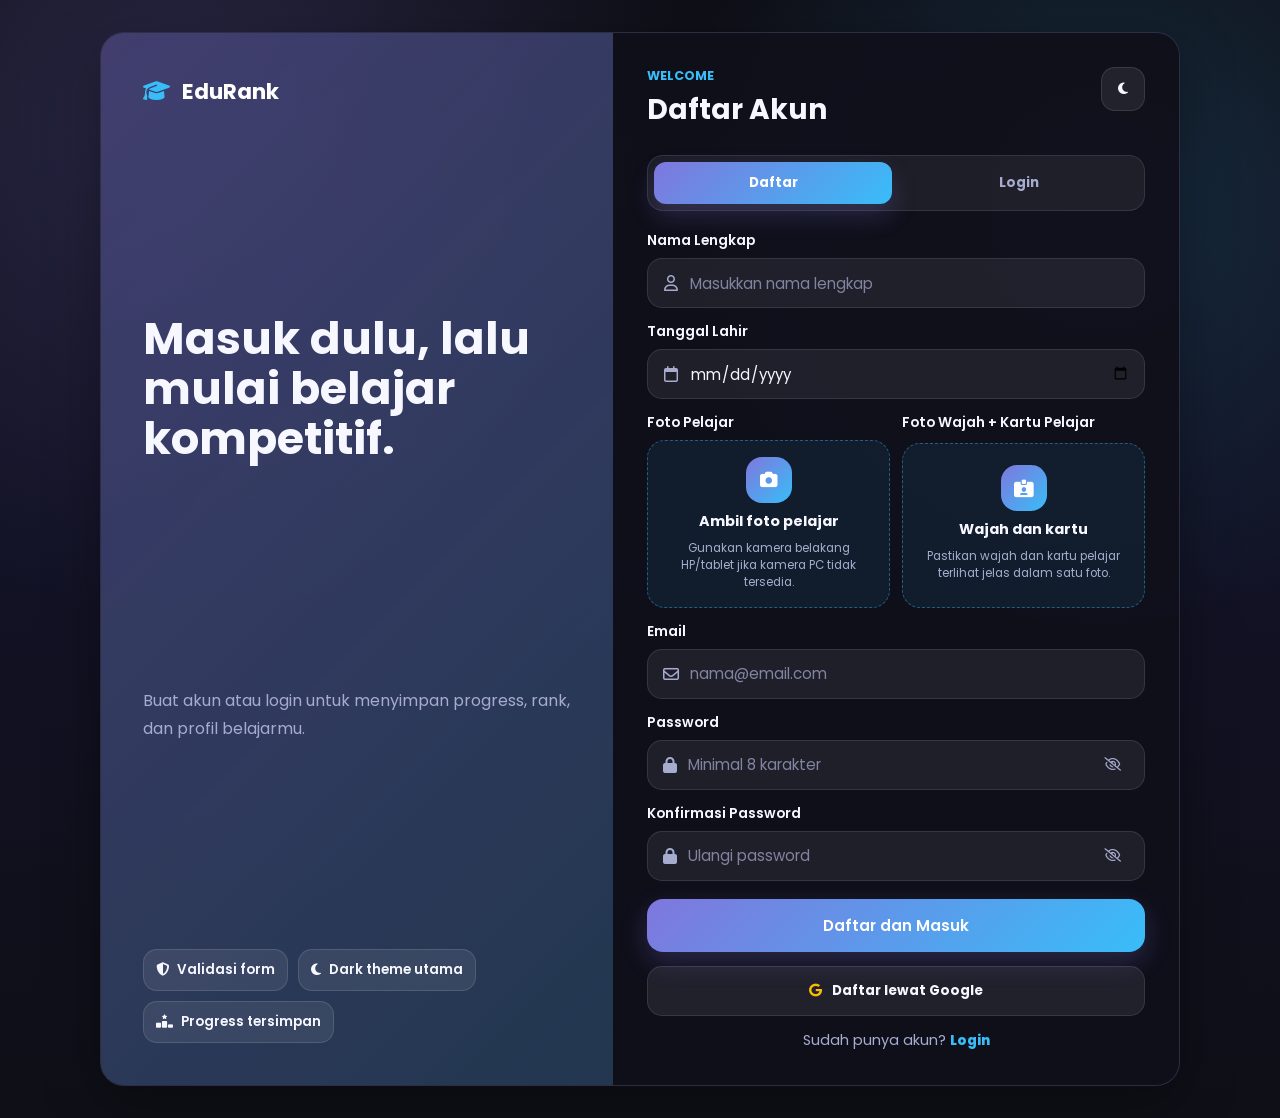
==== commit 46f8b6dc: "first commit" ====
--- a/index.html
+++ b/index.html
@@ -79,6 +79,34 @@
             </div>
             <small class="auth-warning" id="authBirthDateWarning"></small>
           </label>
+
+          <div class="auth-camera-grid">
+            <label class="auth-field auth-upload-field">
+              <span>Foto Pelajar</span>
+              <div class="auth-upload-box" data-upload-box="studentPhoto">
+                <input type="file" id="studentPhotoInput" accept="image/*" capture="environment" />
+                <div class="auth-upload-preview" id="studentPhotoPreview">
+                  <i class="fa-solid fa-camera"></i>
+                  <strong>Ambil foto pelajar</strong>
+                  <small>Gunakan kamera belakang HP/tablet jika kamera PC tidak tersedia.</small>
+                </div>
+              </div>
+              <small class="auth-warning" id="studentPhotoWarning"></small>
+            </label>
+
+            <label class="auth-field auth-upload-field">
+              <span>Foto Wajah + Kartu Pelajar</span>
+              <div class="auth-upload-box" data-upload-box="studentCardPhoto">
+                <input type="file" id="studentCardPhotoInput" accept="image/*" capture="user" />
+                <div class="auth-upload-preview" id="studentCardPhotoPreview">
+                  <i class="fa-solid fa-id-card-clip"></i>
+                  <strong>Wajah dan kartu</strong>
+                  <small>Pastikan wajah dan kartu pelajar terlihat jelas dalam satu foto.</small>
+                </div>
+              </div>
+              <small class="auth-warning" id="studentCardPhotoWarning"></small>
+            </label>
+          </div>
 
           <label class="auth-field">
             <span>Email</span>
--- a/style.css
+++ b/style.css
@@ -1379,6 +1379,7 @@
 
 .modal-option-btn,
 .custom-mode-card,
+.grade-card,
 .difficulty-card,
 .room-card,
 .tournament-card{
@@ -1415,6 +1416,7 @@
 
 .modal-option-btn:hover,
 .custom-mode-card:hover,
+.grade-card:hover,
 .difficulty-card:hover,
 .room-card:hover,
 .tournament-card:hover{
@@ -1424,6 +1426,8 @@
 }
 
 .custom-mode-grid,
+.grade-grid,
+.subject-choice-grid,
 .difficulty-grid,
 .tournament-grid{
     display:grid;
@@ -1432,6 +1436,7 @@
 }
 
 .custom-mode-card h4,
+.grade-card h4,
 .difficulty-card h4,
 .room-card h4,
 .tournament-card h4{
@@ -1439,6 +1444,7 @@
 }
 
 .custom-mode-card p,
+.grade-card p,
 .difficulty-card p,
 .room-card p,
 .tournament-card p,
@@ -1463,6 +1469,112 @@
     border:1px solid var(--border);
     background:rgba(15,15,23,0.72);
     color:var(--text);
+}
+
+.grade-card.is-coming{
+    opacity:0.78;
+}
+
+.inline-soon{
+    position:static;
+    display:inline-flex;
+    width:max-content;
+    margin-top:12px;
+}
+
+.custom-settings-form{
+    display:grid;
+    grid-template-columns:repeat(2,minmax(0,1fr));
+    gap:14px;
+}
+
+.custom-settings-form label,
+.multi-select-group{
+    display:grid;
+    gap:8px;
+}
+
+.custom-settings-form span,
+.multi-select-group > span{
+    color:var(--text);
+    font-size:0.85rem;
+    font-weight:700;
+}
+
+.form-wide{
+    grid-column:1 / -1;
+}
+
+.tournament-builder{
+    display:grid;
+    gap:16px;
+}
+
+.chip-grid{
+    display:flex;
+    flex-wrap:wrap;
+    gap:10px;
+}
+
+.setting-chip{
+    display:inline-flex;
+    align-items:center;
+    gap:8px;
+    padding:10px 12px;
+    border-radius:14px;
+    border:1px solid rgba(127,119,221,0.22);
+    background:rgba(255,255,255,0.06);
+    color:var(--text);
+    font-size:0.86rem;
+    font-weight:700;
+    cursor:pointer;
+}
+
+.setting-chip input{
+    accent-color:var(--primary);
+}
+
+.setting-chip small{
+    color:var(--warning);
+    font-size:0.68rem;
+}
+
+.setting-chip.is-muted{
+    opacity:0.76;
+}
+
+.achievement-preview{
+    display:flex;
+    align-items:center;
+    gap:14px;
+    padding:16px;
+    border-radius:18px;
+    border:1px solid rgba(245,158,11,0.28);
+    background:rgba(245,158,11,0.1);
+}
+
+.achievement-preview i{
+    width:44px;
+    height:44px;
+    display:inline-flex;
+    align-items:center;
+    justify-content:center;
+    border-radius:14px;
+    color:#111827;
+    background:linear-gradient(135deg,#f59e0b,#fde68a);
+    flex:0 0 auto;
+}
+
+.achievement-preview strong,
+.achievement-preview span{
+    display:block;
+}
+
+.achievement-preview span{
+    color:var(--text-light);
+    font-size:0.86rem;
+    line-height:1.5;
+    margin-top:3px;
 }
 
 .room-code-pill{
@@ -2956,6 +3068,80 @@
     color:rgba(167,172,207,0.72);
 }
 
+.auth-camera-grid{
+    display:grid;
+    grid-template-columns:1fr 1fr;
+    gap:12px;
+}
+
+.auth-upload-box{
+    position:relative;
+    min-height:160px;
+    border-radius:18px;
+    border:1px dashed rgba(56,189,248,0.42);
+    background:rgba(56,189,248,0.08);
+    overflow:hidden;
+    cursor:pointer;
+    transition:0.22s ease;
+}
+
+.auth-upload-box:hover{
+    border-color:rgba(56,189,248,0.76);
+    background:rgba(56,189,248,0.13);
+}
+
+.auth-upload-box input{
+    position:absolute;
+    inset:0;
+    width:100%;
+    height:100%;
+    opacity:0;
+    cursor:pointer;
+    z-index:2;
+}
+
+.auth-upload-preview{
+    min-height:160px;
+    display:flex;
+    flex-direction:column;
+    align-items:center;
+    justify-content:center;
+    gap:8px;
+    padding:16px;
+    text-align:center;
+    color:var(--text);
+}
+
+.auth-upload-preview i{
+    width:46px;
+    height:46px;
+    display:inline-flex;
+    align-items:center;
+    justify-content:center;
+    border-radius:16px;
+    background:var(--gradient-main);
+    color:#fff;
+    font-size:1.1rem;
+}
+
+.auth-upload-preview strong{
+    font-size:0.9rem;
+}
+
+.auth-upload-preview small{
+    color:var(--text-light);
+    font-size:0.73rem;
+    line-height:1.45;
+}
+
+.auth-upload-preview img{
+    width:100%;
+    height:92px;
+    object-fit:cover;
+    border-radius:14px;
+    border:1px solid rgba(255,255,255,0.14);
+}
+
 .auth-eye-btn{
     width:34px;
     height:34px;
@@ -3054,6 +3240,7 @@
 body.light .auth-theme-btn,
 body.light .auth-tabs,
 body.light .auth-input-wrap,
+body.light .auth-upload-box,
 body.light .auth-google-btn{
     background:#ffffff;
     border-color:#dbeafe;
@@ -3099,6 +3286,15 @@
 
     .auth-panel{
         padding:24px;
+    }
+
+    .auth-camera-grid,
+    .custom-settings-form{
+        grid-template-columns:1fr;
+    }
+
+    .form-wide{
+        grid-column:auto;
     }
 }
 
